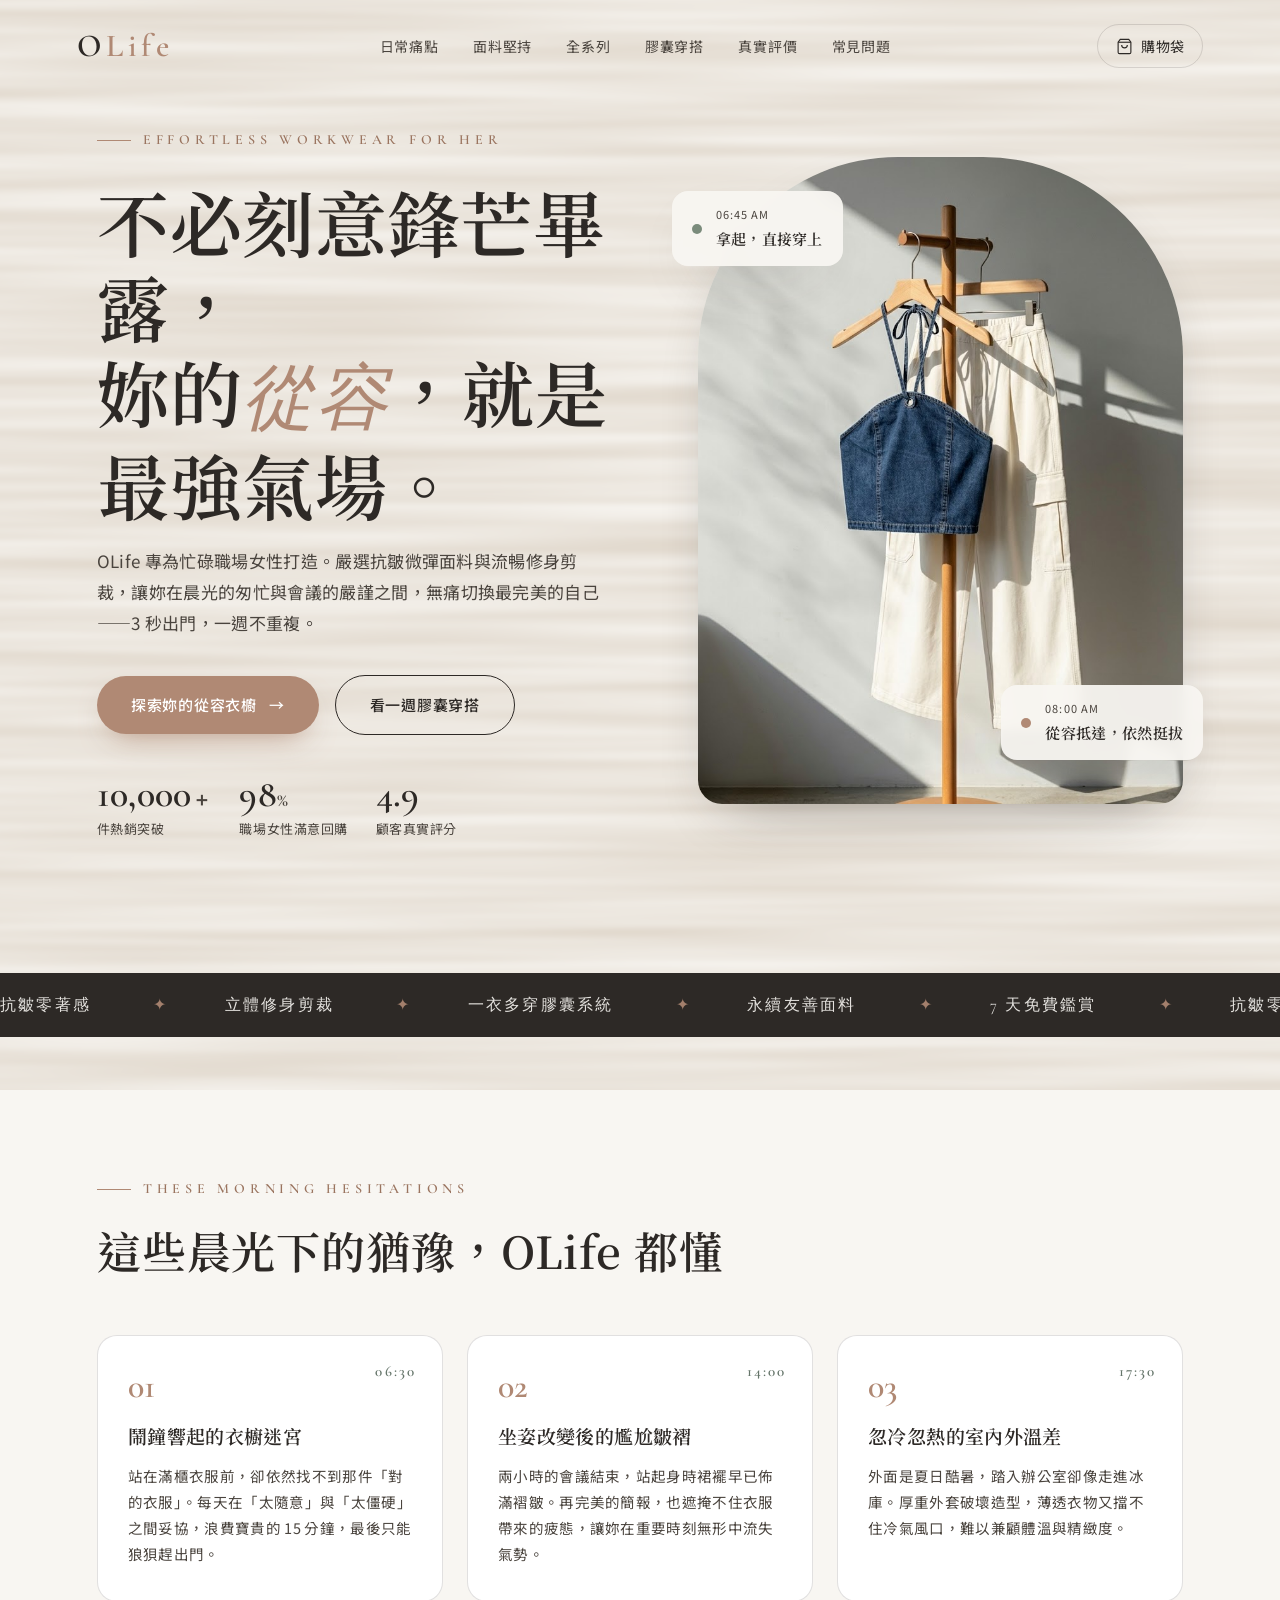
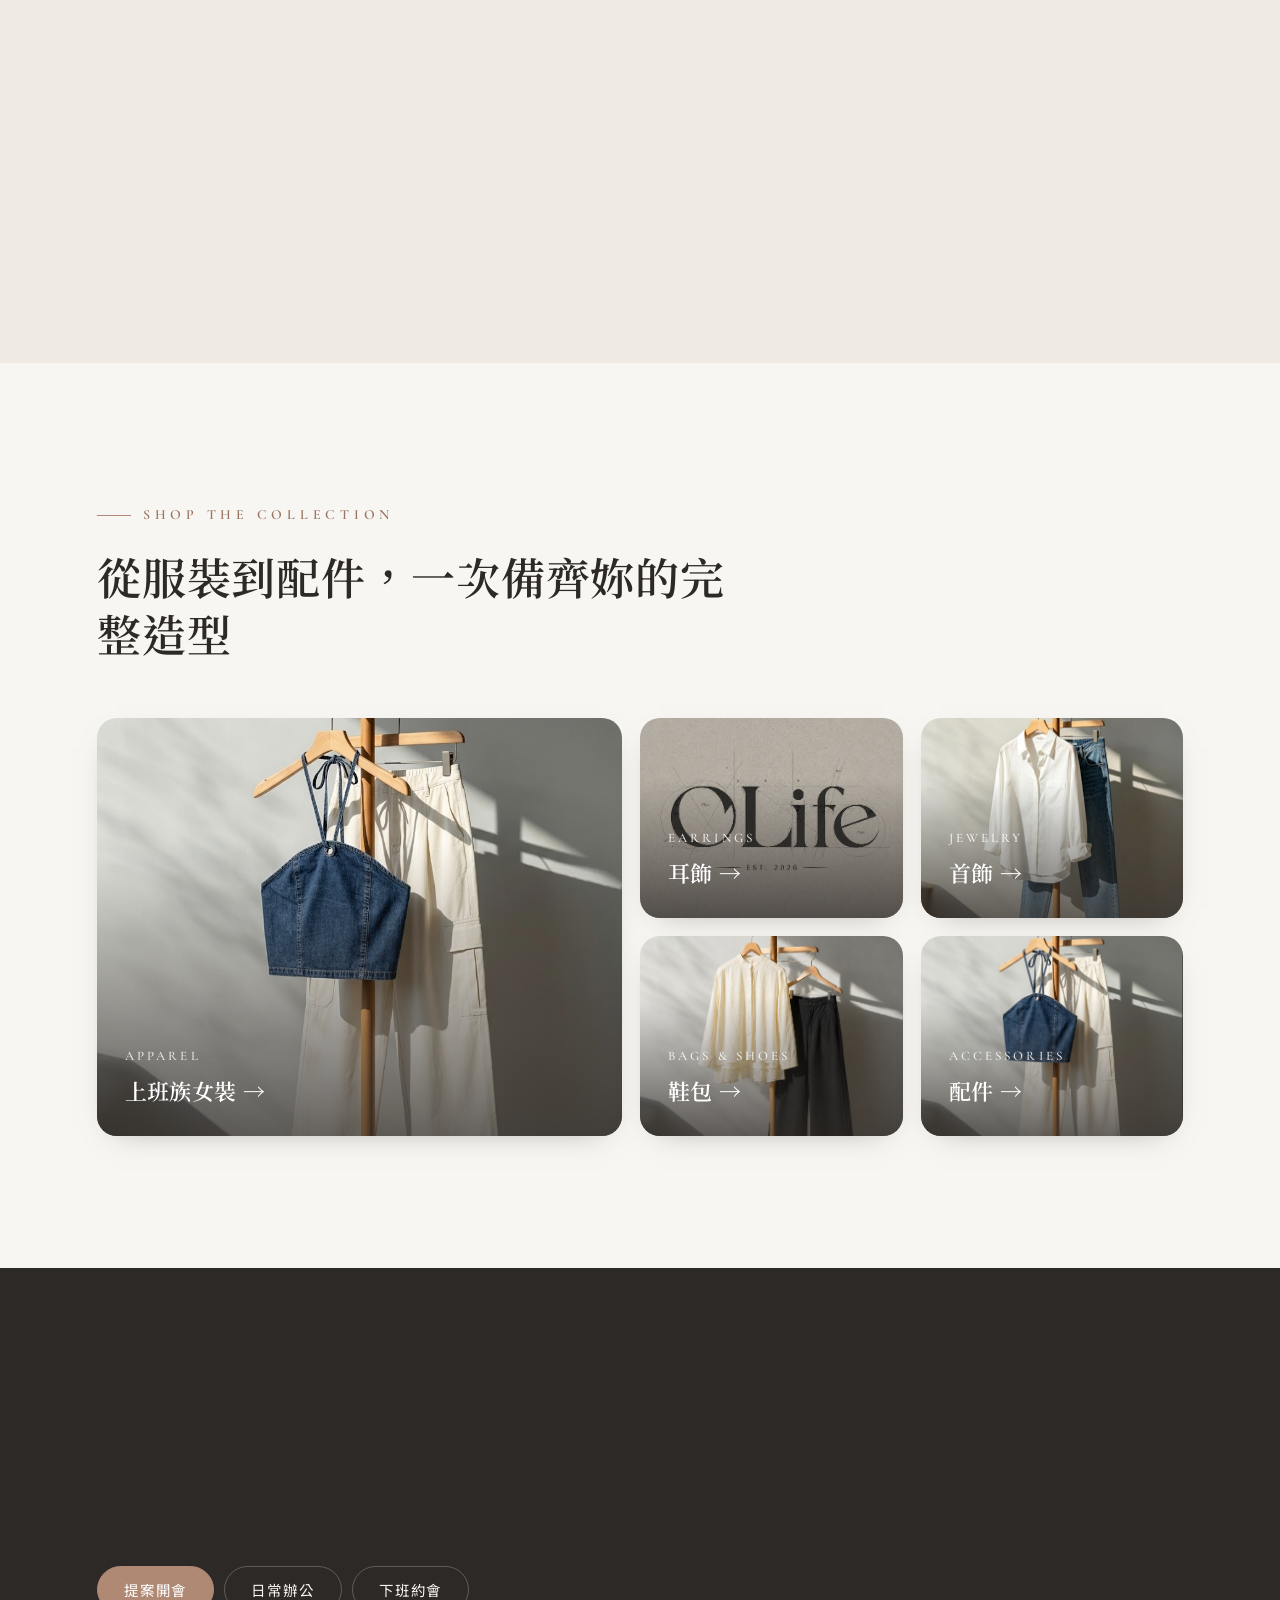
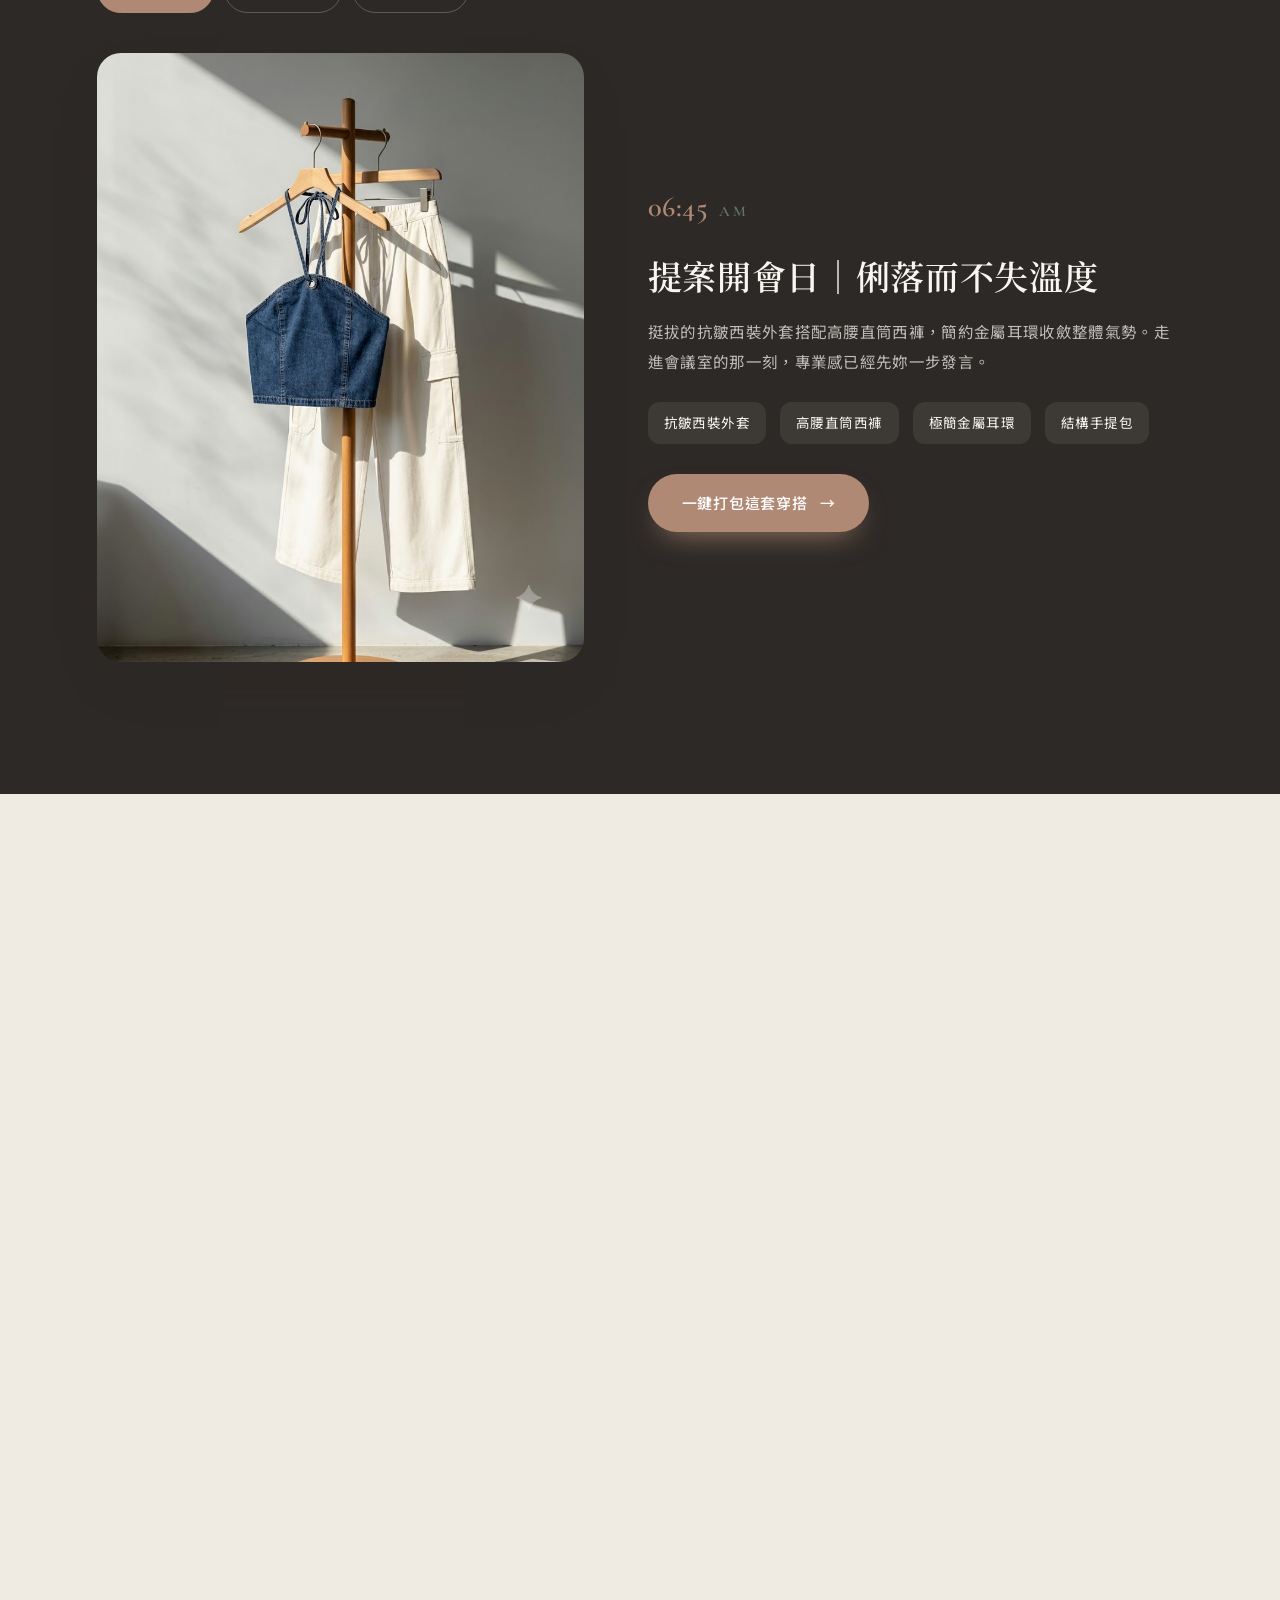
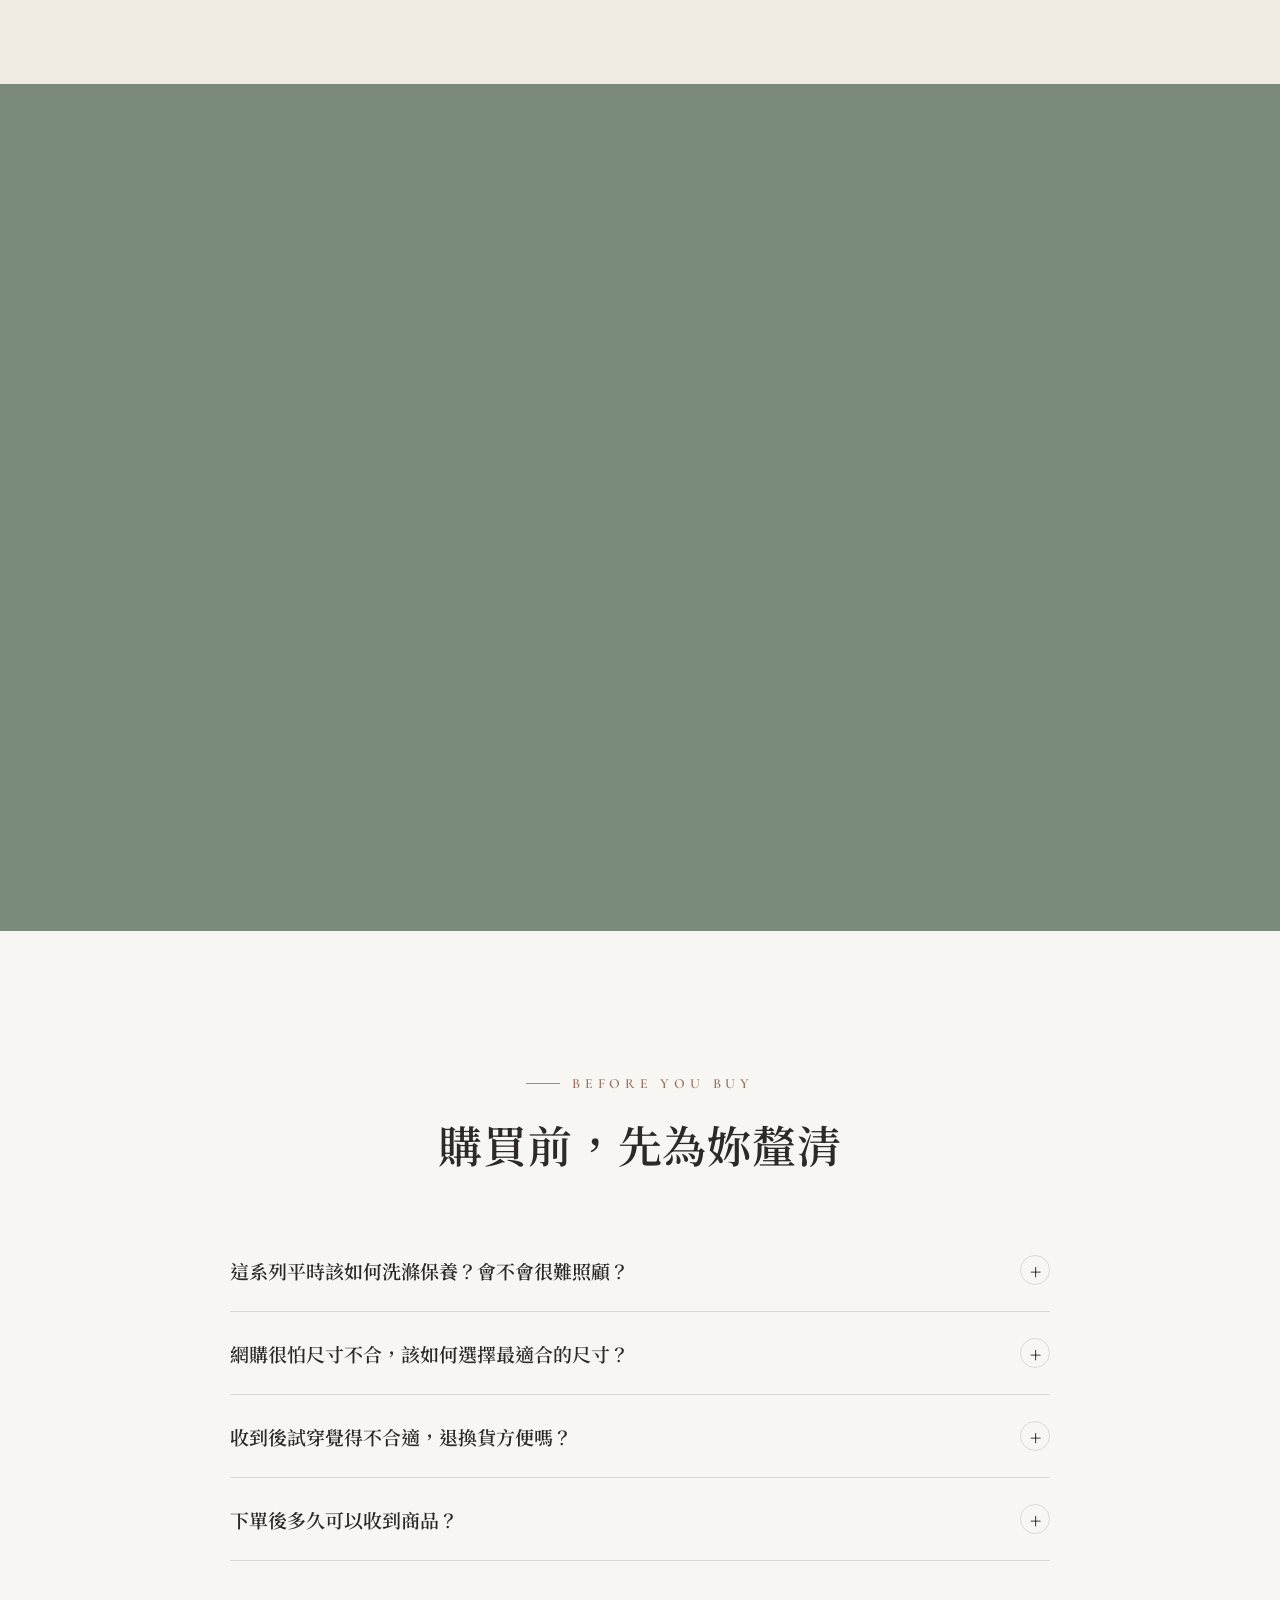
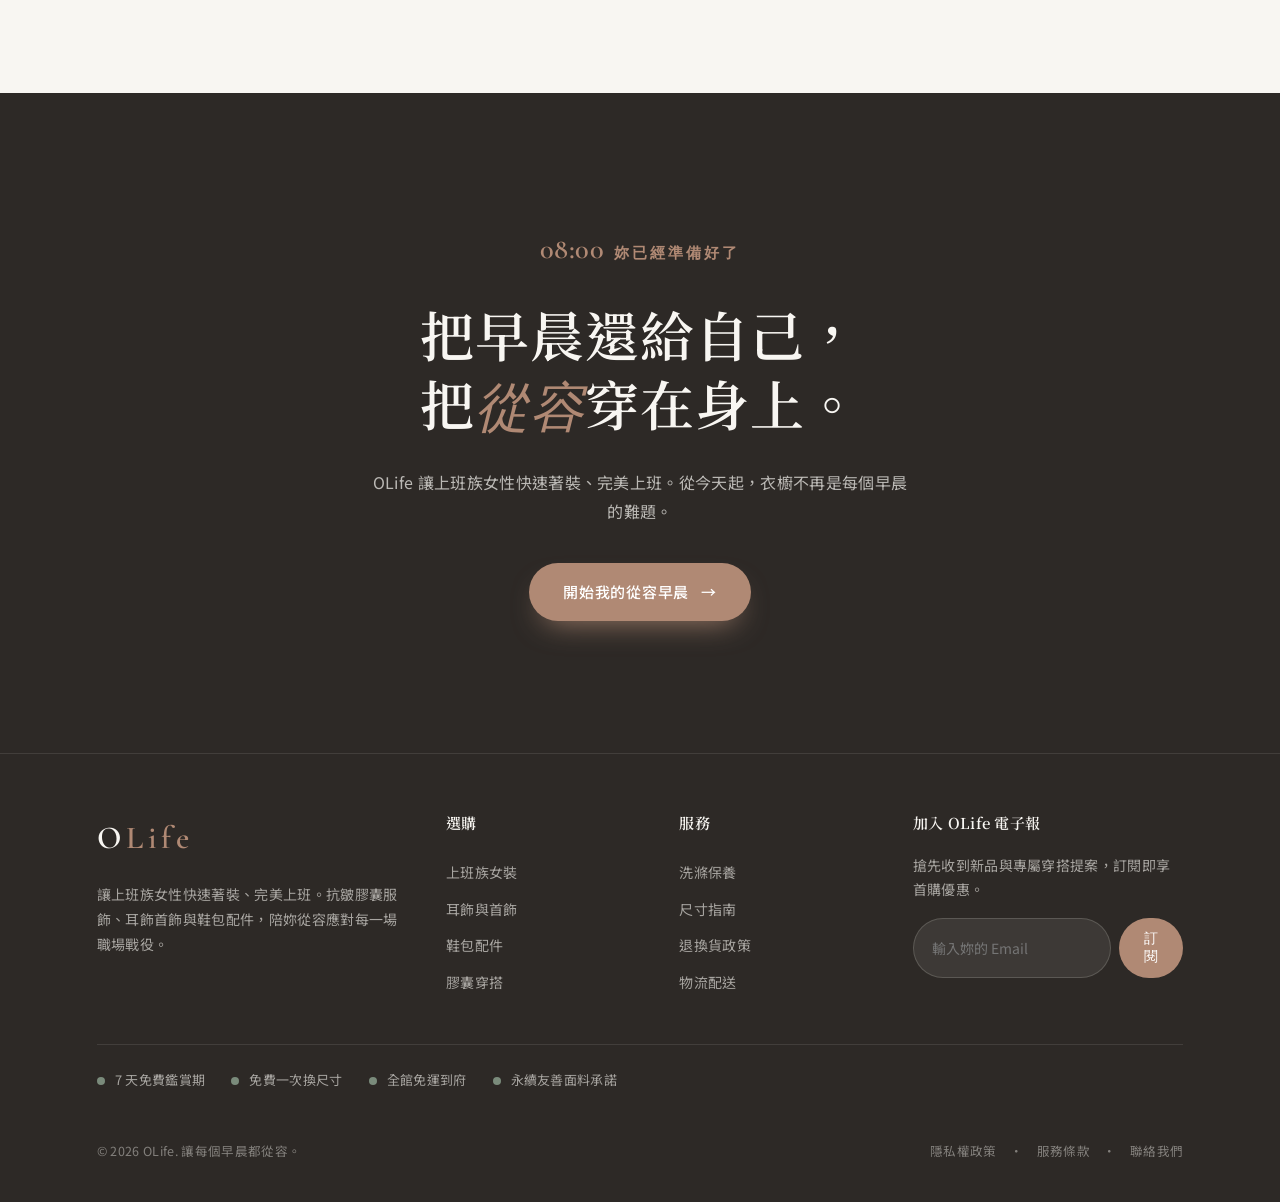
==== OLife/index.html @ 379ea0b0 "[新增 OLife 職場女裝形象網頁：和紙質感背景與 CSS/JS 拆分] 2026-08-04 14:59" ====
<!DOCTYPE html>
<html lang="zh-Hant">
<head>
<meta charset="UTF-8">
<meta name="viewport" content="width=device-width, initial-scale=1.0">
<title>OLife — 3 秒出門的職場優雅</title>
<meta name="description" content="OLife｜讓上班族女快速著裝、完美上班。抗皺膠囊服飾、耳飾首飾與鞋包配件，一週不重複，告別早起燙衣的煩躁日常。">
<link rel="preconnect" href="https://fonts.googleapis.com">
<link rel="preconnect" href="https://fonts.gstatic.com" crossorigin>
<link href="https://fonts.googleapis.com/css2?family=Cormorant+Garamond:ital,wght@0,400;0,500;0,600;1,400&family=Noto+Serif+TC:wght@400;500;600;700&family=Noto+Sans+TC:wght@300;400;500;700&display=swap" rel="stylesheet">
<link rel="stylesheet" href="css/style.css">
</head>
<body>

<!-- NAV -->
<header class="nav" id="nav">
  <a href="#top" class="logo">O<span>Life</span></a>
  <nav class="nav-links">
    <a href="#pains">日常痛點</a>
    <a href="#features">面料堅持</a>
    <a href="#cats">全系列</a>
    <a href="#capsule">膠囊穿搭</a>
    <a href="#reviews">真實評價</a>
    <a href="#faq">常見問題</a>
  </nav>
  <a href="#offer" class="nav-cart">
    <svg width="17" height="17" viewBox="0 0 24 24" fill="none" stroke="currentColor" stroke-width="1.6"><path d="M6 2 3 6v14a2 2 0 0 0 2 2h14a2 2 0 0 0 2-2V6l-3-4z"/><path d="M3 6h18"/><path d="M16 10a4 4 0 0 1-8 0"/></svg>
    購物袋
  </a>
</header>

<!-- HERO -->
<section class="hero" id="top">
  <div class="wrap hero-grid">
    <div class="hero-copy">
      <span class="eyebrow">Effortless workwear for her</span>
      <h1>不必刻意鋒芒畢露，<br>妳的<span class="accent">從容</span>，就是最強氣場。</h1>
      <p class="lead">OLife 專為忙碌職場女性打造。嚴選抗皺微彈面料與流暢修身剪裁，讓妳在晨光的匆忙與會議的嚴謹之間，無痛切換最完美的自己——3 秒出門，一週不重複。</p>
      <div class="hero-cta-row">
        <a href="#cats" class="btn btn-primary">探索妳的從容衣櫥 <span class="arrow">→</span></a>
        <a href="#capsule" class="btn btn-ghost">看一週膠囊穿搭</a>
      </div>
      <div class="hero-trust">
        <div class="stat"><b>10,000<span style="font-size:.5em">＋</span></b><span>件熱銷突破</span></div>
        <div class="stat"><b>98<span style="font-size:.5em">%</span></b><span>職場女性滿意回購</span></div>
        <div class="stat"><b>4.9</b><span>顧客真實評分</span></div>
      </div>
    </div>
    <div class="hero-visual">
      <div class="hero-frame">
        <img src="imgs/f2d609eb-f941-4c0c-8b55-85695e4a72ef.jfif" alt="OLife 職場女性晨間著裝情境">
      </div>
      <div class="hero-float top">
        <span class="dot"></span>
        <div><small>06:45 AM</small><strong>拿起，直接穿上</strong></div>
      </div>
      <div class="hero-float bottom">
        <span class="dot"></span>
        <div><small>08:00 AM</small><strong>從容抵達，依然挺拔</strong></div>
      </div>
    </div>
  </div>
</section>

<!-- MARQUEE -->
<div class="marquee">
  <div class="marquee-track">
    <span>抗皺零著感&nbsp;</span><span>立體修身剪裁&nbsp;</span><span>一衣多穿膠囊系統&nbsp;</span><span>永續友善面料&nbsp;</span><span>7 天免費鑑賞&nbsp;</span>
    <span>抗皺零著感&nbsp;</span><span>立體修身剪裁&nbsp;</span><span>一衣多穿膠囊系統&nbsp;</span><span>永續友善面料&nbsp;</span><span>7 天免費鑑賞&nbsp;</span>
  </div>
</div>

<!-- PAIN POINTS -->
<section class="pains" id="pains">
  <div class="wrap">
    <div class="section-head reveal">
      <span class="eyebrow">These morning hesitations</span>
      <h2>這些晨光下的猶豫，OLife 都懂</h2>
    </div>
    <div class="pain-grid">
      <div class="pain-card reveal" data-time="06:30">
        <div class="pain-num">01</div>
        <h3>鬧鐘響起的衣櫥迷宮</h3>
        <p>站在滿櫃衣服前，卻依然找不到那件「對的衣服」。每天在「太隨意」與「太僵硬」之間妥協，浪費寶貴的 15 分鐘，最後只能狼狽趕出門。</p>
      </div>
      <div class="pain-card reveal" data-time="14:00">
        <div class="pain-num">02</div>
        <h3>坐姿改變後的尷尬皺褶</h3>
        <p>兩小時的會議結束，站起身時裙襬早已佈滿褶皺。再完美的簡報，也遮掩不住衣服帶來的疲態，讓妳在重要時刻無形中流失氣勢。</p>
      </div>
      <div class="pain-card reveal" data-time="17:30">
        <div class="pain-num">03</div>
        <h3>忽冷忽熱的室內外溫差</h3>
        <p>外面是夏日酷暑，踏入辦公室卻像走進冰庫。厚重外套破壞造型，薄透衣物又擋不住冷氣風口，難以兼顧體溫與精緻度。</p>
      </div>
    </div>
  </div>
</section>

<!-- FEATURES -->
<section class="features" id="features">
  <div class="wrap">
    <div class="section-head reveal">
      <span class="eyebrow">Why OLife</span>
      <h2>輕柔包覆，陪妳優雅應對每一場職場戰役</h2>
    </div>

    <div class="feature-row reveal">
      <div class="feature-visual"><img src="imgs/76a6ed44-4a59-4f1d-81ca-c8554b20918f.png" alt="質感面料細節特寫"></div>
      <div class="feature-copy">
        <span class="fnum">01 — 質感面料</span>
        <h3>觸手可及的無聲奢華</h3>
        <p>嚴選高密度抗皺微彈布料，宛如第二層肌膚般親膚透氣。免去繁瑣的熨燙過程，更在每一次舉手投足間折射出低調而細緻的光澤感，讓舒適與高級感並存。</p>
        <div class="tags"><span class="tag">#真的不用燙</span><span class="tag">#親膚透氣</span><span class="tag">#低調光澤</span></div>
      </div>
    </div>

    <div class="feature-row reverse reveal">
      <div class="feature-visual"><img src="imgs/1f22f6a1-baab-4f95-b459-1485305f5506.png" alt="立體修身剪裁展示"></div>
      <div class="feature-copy">
        <span class="fnum">02 — 修身剪裁</span>
        <h3>懂妳曲線的專屬雕塑</h3>
        <p>摒棄死板僵硬的套裝框架，以立體剪裁順應女性自然身形。巧妙修飾線條、拉長視覺比例，不壓迫、不緊繃，讓妳展現專業挺拔的同時，依然保有自由呼吸的空間。</p>
        <div class="tags"><span class="tag">#顯瘦修飾</span><span class="tag">#自由呼吸</span><span class="tag">#立體剪裁</span></div>
      </div>
    </div>

    <div class="feature-row reveal">
      <div class="feature-visual"><img src="imgs/a8ae7e19-98da-4f1e-bee9-ad384b5a146b.png" alt="一衣多穿膠囊系統"></div>
      <div class="feature-copy">
        <span class="fnum">03 — 一衣多穿</span>
        <h3>無縫切換的靈魂單品</h3>
        <p>極簡而不簡單的細節巧思。卸下腰帶，是俐落的日常 Working Look；點綴 OLife 耳飾與首飾，便能優雅出席晚宴。一件好衣服，陪妳從早晨的提案，一路優雅游走至夜晚的私人聚會。</p>
        <div class="tags"><span class="tag">#膠囊穿搭</span><span class="tag">#日夜通用</span><span class="tag">#配件加分</span></div>
      </div>
    </div>
  </div>
</section>

<!-- CATEGORIES -->
<section class="cats" id="cats">
  <div class="wrap">
    <div class="section-head reveal">
      <span class="eyebrow">Shop the collection</span>
      <h2>從服裝到配件，一次備齊妳的完整造型</h2>
    </div>
    <div class="cat-grid">
      <a href="#offer" class="cat big reveal">
        <img src="imgs/f2d609eb-f941-4c0c-8b55-85695e4a72ef.jfif" alt="上班族女裝系列">
        <div class="cat-label"><span class="en">APPAREL</span><strong>上班族女裝 →</strong></div>
      </a>
      <a href="#offer" class="cat reveal">
        <img src="imgs/76a6ed44-4a59-4f1d-81ca-c8554b20918f.png" alt="耳飾系列">
        <div class="cat-label"><span class="en">EARRINGS</span><strong>耳飾 →</strong></div>
      </a>
      <a href="#offer" class="cat reveal">
        <img src="imgs/1f22f6a1-baab-4f95-b459-1485305f5506.png" alt="首飾系列">
        <div class="cat-label"><span class="en">JEWELRY</span><strong>首飾 →</strong></div>
      </a>
      <a href="#offer" class="cat reveal">
        <img src="imgs/a8ae7e19-98da-4f1e-bee9-ad384b5a146b.png" alt="鞋包系列">
        <div class="cat-label"><span class="en">BAGS & SHOES</span><strong>鞋包 →</strong></div>
      </a>
      <a href="#offer" class="cat reveal">
        <img src="imgs/Snipaste_2026-08-04_11-51-13.png" alt="配件系列">
        <div class="cat-label"><span class="en">ACCESSORIES</span><strong>配件 →</strong></div>
      </a>
    </div>
  </div>
</section>

<!-- CAPSULE -->
<section class="capsule" id="capsule">
  <div class="wrap">
    <div class="section-head reveal">
      <span class="eyebrow">Capsule wardrobe</span>
      <h2>一套膠囊，切換妳的一整天</h2>
    </div>
    <div class="tabs">
      <button class="tab active" data-scene="0">提案開會</button>
      <button class="tab" data-scene="1">日常辦公</button>
      <button class="tab" data-scene="2">下班約會</button>
    </div>
    <div class="capsule-panel" id="capsulePanel"></div>
  </div>
</section>

<!-- REVIEWS -->
<section class="reviews" id="reviews">
  <div class="wrap">
    <div class="review-top reveal">
      <div class="section-head" style="margin-bottom:0">
        <span class="eyebrow">Real voices</span>
        <h2>她們，也在這裡找到<br>屬於自己的職場步調</h2>
      </div>
      <div class="rating-badge">
        <div class="stars">★★★★★</div>
        <b>4.9<span style="font-size:.5em;color:var(--charcoal-soft)"> / 5.0</span></b>
        <span>來自 850＋ 位職場女性的真實好評</span>
      </div>
    </div>
    <div class="keyword-row reveal">
      <span class="kw"># 真的不用燙</span><span class="kw"># 顯瘦修飾</span><span class="kw"># 舒適不開裂</span><span class="kw"># 出貨超快</span><span class="kw"># 冷氣房友善</span>
    </div>
    <div class="review-grid">
      <div class="review-card reveal">
        <div class="quote">「這不只是衣服，更是我的時間救星。」</div>
        <p class="body">以前每天早晨光是想「今天開會要穿什麼」就心累。自從換上這系列的襯衫和西褲，真的省下太多時間！布料極度抗皺，出差放行李箱拿出來直接穿，依然挺拔有型。</p>
        <div class="who"><div class="avatar">張</div><div><strong>張小姐</strong><small>科技業 Senior PM</small></div></div>
      </div>
      <div class="review-card reveal">
        <div class="quote">「剪裁非常神奇，氣場自然而然就出來了。」</div>
        <p class="body">對於管理層來說，服裝不能太浮誇，但絕對不能沒質感。這家的剪裁包容度很高，卻又能把腰線修飾得非常好。最棒的是在冷氣房裡透氣又禦寒，穿一整天都沒有負擔感。</p>
        <div class="who"><div class="avatar">林</div><div><strong>林小姐</strong><small>外商行銷總監</small></div></div>
      </div>
      <div class="review-card reveal">
        <div class="quote">「親和力與專業感的完美平衡。」</div>
        <p class="body">HR 常常需要給人親切卻又不失專業的印象。這家的色彩調配得非常柔和高級，既有溫柔的親切感，又有俐落的結構感。下班直接去約會也完全不違和！</p>
        <div class="who"><div class="avatar">陳</div><div><strong>陳小姐</strong><small>金融業 HRBP</small></div></div>
      </div>
    </div>
  </div>
</section>

<!-- OFFER -->
<section class="offer" id="offer">
  <div class="wrap offer-inner">
    <div class="reveal">
      <span class="eyebrow">Limited bundle</span>
      <h2>一週膠囊穿搭組，<br>划算入手妳的從容衣櫥</h2>
      <p class="sub">3 件抗皺膠囊主力單品，自由組合出一週不重複的完整造型。現在下單再享免運與專屬質感衣架，本期現貨有限，售完即轉預購。</p>
      <div class="countdown" id="countdown">
        <div class="box"><b id="cd-h">05</b><span>時</span></div>
        <div class="colon">:</div>
        <div class="box"><b id="cd-m">23</b><span>分</span></div>
        <div class="colon">:</div>
        <div class="box"><b id="cd-s">47</b><span>秒</span></div>
      </div>
      <p class="offer-note">本期現貨僅剩 12 組，售完轉為預購。</p>
    </div>
    <div class="offer-card reveal">
      <span class="tag">熱銷主打 · 最超值</span>
      <h3>一週膠囊穿搭組（3 件）</h3>
      <div class="price"><b>NT$ 2,980</b><s>NT$ 3,510</s></div>
      <ul>
        <li>3 件抗皺膠囊主力單品，任選搭配</li>
        <li>全館免運配送到府</li>
        <li>贈送 OLife 專屬質感衣架</li>
        <li>7 天免費鑑賞期，免費一次換尺寸</li>
        <li>現貨 24 小時內快速出貨</li>
      </ul>
      <a href="#" class="btn btn-primary">立即搶購這組穿搭 <span class="arrow">→</span></a>
    </div>
  </div>
</section>

<!-- FAQ -->
<section class="faq" id="faq">
  <div class="wrap">
    <div class="section-head reveal" style="margin-inline:auto;text-align:center">
      <span class="eyebrow">Before you buy</span>
      <h2>購買前，先為妳釐清</h2>
    </div>
    <div class="faq-list">
      <div class="faq-item">
        <button class="faq-q">這系列平時該如何洗滌保養？會不會很難照顧？<span class="ico">+</span></button>
        <div class="faq-a"><p>全系列皆採用 Easy-Care 易照護技術。絕大多數款式支援放入洗衣袋後機洗（建議弱速柔洗），洗後自然晾乾即可恢復平整，採用特殊記憶纖維，機洗完全不變形，無須耗時熨燙，讓妳優雅省心。</p></div>
      </div>
      <div class="faq-item">
        <button class="faq-q">網購很怕尺寸不合，該如何選擇最適合的尺寸？<span class="ico">+</span></button>
        <div class="faq-a"><p>每款商品頁皆提供「微米級實測尺寸表」與「多元身形試穿報告」（包含身高、體重、骨架類型）。若妳仍不確定，歡迎點擊頁面客服諮詢，將有專屬穿搭顧問為妳評估最適尺碼。</p></div>
      </div>
      <div class="faq-item">
        <button class="faq-q">收到後試穿覺得不合適，退換貨方便嗎？<span class="ico">+</span></button>
        <div class="faq-a"><p>請放心！我們提供 7 天免費鑑賞期與免費到府收送退換貨服務。只需在官網一鍵申請，物流便會主動聯絡取件，讓妳在最放鬆的居家環境中試穿，直到找到最完美貼合的感覺。</p></div>
      </div>
      <div class="faq-item">
        <button class="faq-q">下單後多久可以收到商品？<span class="ico">+</span></button>
        <div class="faq-a"><p>現貨商品於 24 小時內出貨，約 2 天抵達。若為預購品項，商品頁將標註預計到貨時間，出貨後亦會以簡訊與 Email 通知妳追蹤物流。</p></div>
      </div>
    </div>
  </div>
</section>

<!-- FINAL CTA -->
<section class="final">
  <div class="wrap">
    <span class="clock-tag"><b>08:00</b> 妳已經準備好了</span>
    <h2>把早晨還給自己，<br>把<em>從容</em>穿在身上。</h2>
    <p>OLife 讓上班族女性快速著裝、完美上班。從今天起，衣櫥不再是每個早晨的難題。</p>
    <a href="#offer" class="btn btn-primary">開始我的從容早晨 <span class="arrow">→</span></a>
  </div>
</section>

<!-- FOOTER -->
<footer>
  <div class="wrap">
    <div class="foot-grid">
      <div class="foot-brand">
        <a href="#top" class="logo">O<span>Life</span></a>
        <p>讓上班族女性快速著裝、完美上班。抗皺膠囊服飾、耳飾首飾與鞋包配件，陪妳從容應對每一場職場戰役。</p>
      </div>
      <div class="foot-col">
        <h4>選購</h4>
        <a href="#cats">上班族女裝</a>
        <a href="#cats">耳飾與首飾</a>
        <a href="#cats">鞋包配件</a>
        <a href="#capsule">膠囊穿搭</a>
      </div>
      <div class="foot-col">
        <h4>服務</h4>
        <a href="#faq">洗滌保養</a>
        <a href="#faq">尺寸指南</a>
        <a href="#faq">退換貨政策</a>
        <a href="#faq">物流配送</a>
      </div>
      <div class="foot-col foot-news">
        <h4>加入 OLife 電子報</h4>
        <p>搶先收到新品與專屬穿搭提案，訂閱即享首購優惠。</p>
        <div class="foot-form">
          <input type="email" placeholder="輸入妳的 Email" aria-label="電子報訂閱信箱">
          <button type="button">訂閱</button>
        </div>
      </div>
    </div>
    <div class="foot-badges">
      <div class="b"><span class="dot"></span>7 天免費鑑賞期</div>
      <div class="b"><span class="dot"></span>免費一次換尺寸</div>
      <div class="b"><span class="dot"></span>全館免運到府</div>
      <div class="b"><span class="dot"></span>永續友善面料承諾</div>
    </div>
    <div class="foot-bottom">
      <span>© 2026 OLife. 讓每個早晨都從容。</span>
      <span>隱私權政策　·　服務條款　·　聯絡我們</span>
    </div>
  </div>
</footer>

<!-- STICKY MOBILE BAR -->
<div class="sticky-bar" id="stickyBar">
  <div class="info">
    <small>一週膠囊穿搭組</small>
    <strong><span class="en">NT$ 2,980</span></strong>
  </div>
  <a href="#offer" class="btn btn-primary">立即搶購 →</a>
</div>

<script src="js/script.js"></script>
</body>
</html>
---- OLife/css/style.css ----
:root{
    --alabaster:#F8F6F2;   /* 柔暖雪松白 主背景 60% */
    --alabaster-deep:#EFEAE2;
    --charcoal:#2D2926;    /* 沉靜深炭灰 文字 30% */
    --charcoal-soft:#4A443E;
    --latte:#B08974;       /* 溫潤拿鐵棕 主 CTA 點綴 10% */
    --latte-deep:#9A745F;
    --sage:#7A8B7B;        /* 莫蘭迪鼠尾草綠 次點綴 */
    --sage-deep:#65756A;
    --line:rgba(45,41,38,.14);
    --shadow:0 24px 60px -30px rgba(45,41,38,.45);
    --serif-en:'Cormorant Garamond',serif;
    --serif-tc:'Noto Serif TC',serif;
    --sans:'Noto Sans TC',system-ui,sans-serif;
    --pad:clamp(24px,6vw,120px);

    /* ── 和紙質感：纖維紋理（單一背景，viewport 固定避免分區接縫） ── */
    --washi-fiber-light: url("data:image/svg+xml,%3Csvg xmlns='http://www.w3.org/2000/svg' width='220' height='220'%3E%3Cfilter id='f'%3E%3CfeTurbulence type='fractalNoise' baseFrequency='0.012 0.32' numOctaves='2' seed='11' stitchTiles='stitch' result='t'/%3E%3CfeColorMatrix in='t' type='matrix' values='0 0 0 0 0.55  0 0 0 0 0.45  0 0 0 0 0.34  0 0 0 0.5 0'/%3E%3C/filter%3E%3Crect width='100%25' height='100%25' filter='url(%23f)'/%3E%3C/svg%3E");
    --washi-fiber-dark: url("data:image/svg+xml,%3Csvg xmlns='http://www.w3.org/2000/svg' width='220' height='220'%3E%3Cfilter id='f'%3E%3CfeTurbulence type='fractalNoise' baseFrequency='0.012 0.32' numOctaves='2' seed='11' stitchTiles='stitch' result='t'/%3E%3CfeColorMatrix in='t' type='matrix' values='0 0 0 0 1  0 0 0 0 1  0 0 0 0 1  0 0 0 0.12 0'/%3E%3C/filter%3E%3Crect width='100%25' height='100%25' filter='url(%23f)'/%3E%3C/svg%3E");
  }

  *{margin:0;padding:0;box-sizing:border-box}
  html{scroll-behavior:smooth}
  body{
    font-family:var(--sans);
    background-color:var(--alabaster);
    background-image:var(--washi-fiber-light);
    background-size:cover;
    background-position:center;
    background-repeat:no-repeat;
    background-attachment:fixed;
    color:var(--charcoal);
    line-height:1.75;
    font-weight:400;
    letter-spacing:.02em;
    -webkit-font-smoothing:antialiased;
    overflow-x:hidden;
  }
  @media (prefers-reduced-motion:reduce){
    html{scroll-behavior:auto}
    *{animation:none!important;transition:none!important}
  }

  h1,h2,h3{font-family:var(--serif-tc);font-weight:600;letter-spacing:.02em;line-height:1.35}
  .en{font-family:var(--serif-en);font-weight:500}
  .eyebrow{
    font-family:var(--serif-en);
    font-size:clamp(12px,1.4vw,14px);
    letter-spacing:.34em;
    text-transform:uppercase;
    color:var(--latte-deep);
    display:inline-flex;
    align-items:center;
    gap:12px;
    font-weight:600;
  }
  .eyebrow::before{content:"";width:34px;height:1px;background:var(--latte)}

  .wrap{max-width:1240px;margin:0 auto;padding-inline:var(--pad)}
  section{padding-block:clamp(72px,11vw,132px)}

  /* ── 晨間時間刻度：全站簽名元素 ── */
  .clock-tag{
    font-family:var(--serif-en);
    font-size:clamp(13px,1.5vw,15px);
    letter-spacing:.2em;
    color:var(--sage-deep);
    font-weight:600;
    display:inline-flex;
    align-items:baseline;
    gap:10px;
  }
  .clock-tag b{
    font-family:var(--serif-en);
    font-size:1.9em;
    font-weight:600;
    color:var(--latte);
    letter-spacing:.02em;
  }

  /* ── Nav ── */
  header.nav{
    position:fixed;top:0;left:0;right:0;z-index:60;
    display:flex;align-items:center;justify-content:space-between;
    padding:18px var(--pad);
    transition:background .4s ease,padding .4s ease,box-shadow .4s ease;
  }
  header.nav.scrolled{
    background:rgba(248,246,242,.9);
    backdrop-filter:blur(14px);
    padding-block:12px;
    box-shadow:0 1px 0 var(--line);
  }
  .logo{
    font-family:var(--serif-en);
    font-size:clamp(26px,3vw,32px);
    font-weight:600;
    letter-spacing:.14em;
    color:var(--charcoal);
    text-decoration:none;
  }
  .logo span{color:var(--latte)}
  .nav-links{display:flex;gap:34px;align-items:center}
  .nav-links a{
    text-decoration:none;color:var(--charcoal-soft);
    font-size:14px;letter-spacing:.06em;position:relative;
  }
  .nav-links a::after{
    content:"";position:absolute;left:0;bottom:-5px;width:0;height:1px;
    background:var(--latte);transition:width .3s ease;
  }
  .nav-links a:hover::after{width:100%}
  .nav-cart{
    display:flex;align-items:center;gap:8px;
    color:var(--charcoal);text-decoration:none;font-size:14px;
    border:1px solid var(--line);border-radius:100px;
    padding:9px 18px;transition:all .3s ease;
  }
  .nav-cart:hover{background:var(--charcoal);color:var(--alabaster);border-color:var(--charcoal)}
  @media(max-width:820px){.nav-links{display:none}}

  /* ── Buttons ── */
  .btn{
    display:inline-flex;align-items:center;gap:12px;
    font-family:var(--sans);font-size:15px;font-weight:500;letter-spacing:.05em;
    padding:16px 34px;border-radius:100px;border:none;cursor:pointer;
    text-decoration:none;transition:transform .3s ease,box-shadow .3s ease,background .3s ease;
  }
  .btn-primary{background:var(--latte);color:#fff;box-shadow:0 14px 30px -14px rgba(176,137,116,.9)}
  .btn-primary:hover{transform:translateY(-2px) scale(1.02);background:var(--latte-deep)}
  .btn-ghost{background:transparent;color:var(--charcoal);border:1px solid var(--charcoal)}
  .btn-ghost:hover{background:var(--charcoal);color:var(--alabaster)}
  .btn .arrow{transition:transform .3s ease}
  .btn:hover .arrow{transform:translateX(4px)}

  /* ── HERO ── */
  .hero{position:relative;min-height:100vh;display:flex;align-items:center;padding-top:120px;overflow:hidden}
  .hero-grid{
    display:grid;grid-template-columns:1.05fr .95fr;gap:clamp(30px,5vw,70px);
    align-items:center;width:100%;
  }
  .hero-copy .eyebrow{margin-bottom:26px}
  .hero h1{
    font-size:clamp(38px,6.6vw,72px);
    line-height:1.18;
    letter-spacing:.01em;
    margin-bottom:18px;
  }
  .hero h1 .accent{color:var(--latte);font-style:italic;font-family:var(--serif-en);font-weight:500;letter-spacing:.02em}
  .hero .lead{
    font-size:clamp(15px,1.7vw,17px);
    color:var(--charcoal-soft);
    max-width:30em;margin-bottom:36px;line-height:1.85;
  }
  .hero-cta-row{display:flex;gap:16px;flex-wrap:wrap;align-items:center;margin-bottom:40px}
  .hero-trust{display:flex;gap:28px;flex-wrap:wrap}
  .hero-trust .stat b{
    font-family:var(--serif-en);font-size:clamp(28px,3.4vw,38px);
    font-weight:600;color:var(--charcoal);display:block;line-height:1;
  }
  .hero-trust .stat span{font-size:13px;color:var(--charcoal-soft);letter-spacing:.04em}

  /* Hero visual: 晨間著裝時序卡 */
  .hero-visual{position:relative}
  .hero-frame{
    position:relative;border-radius:200px 200px 24px 24px;overflow:hidden;
    aspect-ratio:3/4;box-shadow:var(--shadow);background:var(--alabaster-deep);
  }
  .hero-frame img{width:100%;height:100%;object-fit:cover;display:block}
  .hero-float{
    position:absolute;background:rgba(248,246,242,.94);backdrop-filter:blur(6px);
    border-radius:16px;padding:14px 20px;box-shadow:var(--shadow);
    display:flex;align-items:center;gap:14px;
  }
  .hero-float.top{top:34px;left:-26px;animation:float 6s ease-in-out infinite}
  .hero-float.bottom{bottom:44px;right:-20px;animation:float 6s ease-in-out infinite .8s}
  .hero-float .dot{width:10px;height:10px;border-radius:50%;flex:none}
  .hero-float.top .dot{background:var(--sage)}
  .hero-float.bottom .dot{background:var(--latte)}
  .hero-float small{display:block;font-size:11px;color:var(--charcoal-soft);letter-spacing:.1em}
  .hero-float strong{font-family:var(--serif-tc);font-size:15px;font-weight:600}
  @keyframes float{0%,100%{transform:translateY(0)}50%{transform:translateY(-12px)}}
  @media(max-width:860px){
    .hero-grid{grid-template-columns:1fr;gap:48px}
    .hero-visual{max-width:420px;margin:0 auto;width:100%}
    .hero-float.top{left:0}
    .hero-float.bottom{right:0}
  }

  /* ── 品牌承諾 條帶 ── */
  .marquee{background:var(--charcoal);color:var(--alabaster);overflow:hidden;padding-block:0}
  .marquee-track{display:flex;gap:56px;white-space:nowrap;padding-block:18px;animation:scroll 26s linear infinite}
  .marquee-track span{
    font-family:var(--serif-en);font-size:16px;letter-spacing:.14em;
    display:inline-flex;align-items:center;gap:56px;color:var(--alabaster);opacity:.9;
  }
  .marquee-track span::after{content:"✦";color:var(--latte)}
  @keyframes scroll{to{transform:translateX(-50%)}}

  /* ── 痛點 ── */
  .pains{
    background-color:var(--alabaster);
    background-image:var(--washi-fiber-light);
    background-size:cover;
    background-position:center;
    background-repeat:no-repeat;
    background-attachment:fixed;
  }
  .section-head{max-width:640px;margin-bottom:56px}
  .section-head .eyebrow{margin-bottom:20px}
  .section-head h2{font-size:clamp(28px,4.2vw,44px);line-height:1.3}
  .pain-grid{display:grid;grid-template-columns:repeat(3,1fr);gap:24px}
  .pain-card{
    background:#fff;border:1px solid var(--line);border-radius:20px;
    padding:34px 30px;transition:transform .35s ease,box-shadow .35s ease;
    position:relative;overflow:hidden;
  }
  .pain-card::before{
    content:attr(data-time);position:absolute;top:22px;right:26px;
    font-family:var(--serif-en);font-size:15px;letter-spacing:.14em;color:var(--sage-deep);font-weight:600;
  }
  .pain-card:hover{transform:translateY(-6px);box-shadow:var(--shadow)}
  .pain-num{font-family:var(--serif-en);font-size:34px;color:var(--latte);font-weight:600;line-height:1;margin-bottom:18px}
  .pain-card h3{font-size:19px;margin-bottom:12px;line-height:1.5}
  .pain-card p{font-size:14.5px;color:var(--charcoal-soft);line-height:1.8}
  @media(max-width:860px){.pain-grid{grid-template-columns:1fr}}

  /* ── 核心賣點 ── */
  .features{
    background-color:var(--alabaster-deep);
    background-image:var(--washi-fiber-light);
    background-size:cover;
    background-position:center;
    background-repeat:no-repeat;
    background-attachment:fixed;
  }
  .feature-row{
    display:grid;grid-template-columns:1fr 1fr;gap:clamp(30px,5vw,72px);
    align-items:center;margin-bottom:clamp(56px,8vw,96px);
  }
  .feature-row:last-child{margin-bottom:0}
  .feature-row.reverse .feature-visual{order:2}
  .feature-visual{
    border-radius:24px;overflow:hidden;aspect-ratio:4/3;box-shadow:var(--shadow);
    background:var(--alabaster);position:relative;
  }
  .feature-visual img{width:100%;height:100%;object-fit:cover;display:block;transition:transform .8s ease}
  .feature-visual:hover img{transform:scale(1.05)}
  .feature-copy .fnum{
    font-family:var(--serif-en);font-size:15px;letter-spacing:.2em;color:var(--latte-deep);
    font-weight:600;margin-bottom:16px;display:block;
  }
  .feature-copy h3{font-size:clamp(23px,3vw,32px);margin-bottom:16px;line-height:1.4}
  .feature-copy p{font-size:15.5px;color:var(--charcoal-soft);line-height:1.9;margin-bottom:22px}
  .feature-copy .tags{display:flex;gap:10px;flex-wrap:wrap}
  .feature-copy .tag{
    font-size:13px;letter-spacing:.04em;padding:7px 15px;border-radius:100px;
    background:rgba(122,139,123,.16);color:var(--sage-deep);font-weight:500;
  }
  @media(max-width:820px){
    .feature-row,.feature-row.reverse{grid-template-columns:1fr;gap:28px}
    .feature-row.reverse .feature-visual{order:0}
  }

  /* ── 產品分類 ── */
  .cats{
    background-color:var(--alabaster);
    background-image:var(--washi-fiber-light);
    background-size:cover;
    background-position:center;
    background-repeat:no-repeat;
    background-attachment:fixed;
  }
  .cat-grid{display:grid;grid-template-columns:2fr 1fr 1fr;grid-template-rows:1fr 1fr;gap:18px;margin-top:52px}
  .cat{
    position:relative;border-radius:20px;overflow:hidden;min-height:200px;
    display:flex;align-items:flex-end;text-decoration:none;
    box-shadow:0 10px 30px -20px rgba(45,41,38,.5);
  }
  .cat img{position:absolute;inset:0;width:100%;height:100%;object-fit:cover;transition:transform .7s ease}
  .cat::after{content:"";position:absolute;inset:0;background:linear-gradient(180deg,transparent 30%,rgba(45,41,38,.72))}
  .cat:hover img{transform:scale(1.06)}
  .cat-label{position:relative;z-index:2;padding:26px 28px;color:#fff}
  .cat-label .en{display:block;font-size:13px;letter-spacing:.24em;opacity:.85;margin-bottom:4px}
  .cat-label strong{font-family:var(--serif-tc);font-size:22px;font-weight:600;display:flex;align-items:center;gap:8px}
  .cat.big{grid-row:span 2}
  @media(max-width:820px){
    .cat-grid{grid-template-columns:1fr 1fr;grid-template-rows:none}
    .cat.big{grid-row:span 2}
  }
  @media(max-width:520px){.cat-grid{grid-template-columns:1fr}.cat.big{grid-row:auto}}

  /* ── 膠囊穿搭 情境切換 ── */
  .capsule{
    background-color:var(--charcoal);color:var(--alabaster);
    background-image:var(--washi-fiber-dark);
    background-size:cover;
    background-position:center;
    background-repeat:no-repeat;
    background-attachment:fixed;
  }
  .capsule .section-head h2{color:var(--alabaster)}
  .capsule .eyebrow{color:var(--latte)}
  .capsule .eyebrow::before{background:var(--latte)}
  .tabs{display:flex;gap:10px;flex-wrap:wrap;margin-bottom:40px}
  .tab{
    font-family:var(--sans);font-size:14.5px;letter-spacing:.06em;
    padding:12px 26px;border-radius:100px;border:1px solid rgba(248,246,242,.24);
    background:transparent;color:var(--alabaster);cursor:pointer;transition:all .3s ease;
  }
  .tab.active{background:var(--latte);border-color:var(--latte);color:#fff}
  .tab:hover:not(.active){border-color:var(--latte)}
  .capsule-panel{display:grid;grid-template-columns:1fr 1.1fr;gap:clamp(30px,5vw,64px);align-items:center}
  .capsule-img{border-radius:24px;overflow:hidden;aspect-ratio:4/5;box-shadow:var(--shadow)}
  .capsule-img img{width:100%;height:100%;object-fit:cover;display:block}
  .capsule-detail .clock-tag{margin-bottom:20px}
  .capsule-detail h3{font-size:clamp(24px,3.4vw,34px);color:var(--alabaster);margin-bottom:18px}
  .capsule-detail p{color:rgba(248,246,242,.72);font-size:15.5px;line-height:1.9;margin-bottom:26px;max-width:34em}
  .capsule-items{display:flex;gap:14px;flex-wrap:wrap;margin-bottom:30px}
  .capsule-items .item{
    font-size:13.5px;letter-spacing:.03em;padding:9px 16px;border-radius:12px;
    background:rgba(248,246,242,.08);color:var(--alabaster);
  }
  .fade-in-panel{animation:fadeUp .5s ease}
  @keyframes fadeUp{from{opacity:0;transform:translateY(16px)}to{opacity:1;transform:none}}
  @media(max-width:820px){.capsule-panel{grid-template-columns:1fr}.capsule-img{max-width:400px}}

  /* ── 見證 ── */
  .reviews{
    background-color:var(--alabaster-deep);
    background-image:var(--washi-fiber-light);
    background-size:cover;
    background-position:center;
    background-repeat:no-repeat;
    background-attachment:fixed;
  }
  .review-top{display:flex;justify-content:space-between;align-items:flex-end;flex-wrap:wrap;gap:24px;margin-bottom:48px}
  .rating-badge{text-align:right}
  .rating-badge .stars{color:var(--latte);font-size:22px;letter-spacing:4px}
  .rating-badge b{font-family:var(--serif-en);font-size:44px;font-weight:600;line-height:1;display:block}
  .rating-badge span{font-size:13px;color:var(--charcoal-soft)}
  .keyword-row{display:flex;gap:10px;flex-wrap:wrap;margin-bottom:44px}
  .keyword-row .kw{
    font-size:13.5px;padding:8px 16px;border-radius:100px;border:1px solid var(--line);
    color:var(--charcoal-soft);letter-spacing:.03em;
  }
  .review-grid{display:grid;grid-template-columns:repeat(3,1fr);gap:22px}
  .review-card{
    background:var(--alabaster);border-radius:20px;padding:34px 30px;border:1px solid var(--line);
    display:flex;flex-direction:column;
  }
  .review-card .quote{font-family:var(--serif-tc);font-size:19px;font-weight:600;line-height:1.6;margin-bottom:18px;color:var(--charcoal)}
  .review-card .body{font-size:14px;color:var(--charcoal-soft);line-height:1.85;flex:1;margin-bottom:24px}
  .review-card .who{display:flex;align-items:center;gap:12px}
  .review-card .avatar{width:42px;height:42px;border-radius:50%;background:var(--latte);color:#fff;
    display:flex;align-items:center;justify-content:center;font-family:var(--serif-tc);font-size:18px;flex:none}
  .review-card .who small{display:block;font-size:12px;color:var(--charcoal-soft)}
  .review-card .who strong{font-size:14px;font-family:var(--serif-tc)}
  @media(max-width:860px){.review-grid{grid-template-columns:1fr}}

  /* ── Offer ── */
  .offer{
    background-color:var(--sage);color:#fff;
    background-image:var(--washi-fiber-dark);
    background-size:cover;
    background-position:center;
    background-repeat:no-repeat;
    background-attachment:fixed;
  }
  .offer-inner{display:grid;grid-template-columns:1fr 1fr;gap:clamp(30px,5vw,64px);align-items:center}
  .offer .eyebrow{color:#fff}
  .offer .eyebrow::before{background:rgba(255,255,255,.6)}
  .offer h2{font-size:clamp(28px,4.4vw,46px);color:#fff;line-height:1.28;margin-bottom:20px}
  .offer .sub{font-size:16px;color:rgba(255,255,255,.86);line-height:1.85;margin-bottom:30px;max-width:32em}
  .countdown{display:flex;gap:12px;align-items:center;margin-bottom:8px}
  .countdown .box{background:rgba(255,255,255,.16);border-radius:12px;padding:12px 16px;text-align:center;min-width:64px}
  .countdown .box b{font-family:var(--serif-en);font-size:30px;font-weight:600;display:block;line-height:1}
  .countdown .box span{font-size:11px;letter-spacing:.1em;opacity:.85}
  .countdown .colon{font-family:var(--serif-en);font-size:26px;opacity:.7}
  .offer-note{font-size:13px;opacity:.85;margin-top:12px}
  .offer-card{background:var(--alabaster);color:var(--charcoal);border-radius:24px;padding:38px 34px;box-shadow:var(--shadow)}
  .offer-card .tag{display:inline-block;background:var(--latte);color:#fff;font-size:12px;letter-spacing:.14em;
    padding:6px 14px;border-radius:100px;margin-bottom:20px;font-weight:600}
  .offer-card h3{font-size:24px;margin-bottom:8px}
  .offer-card .price{display:flex;align-items:baseline;gap:12px;margin-block:16px 22px}
  .offer-card .price b{font-family:var(--serif-en);font-size:44px;font-weight:600;color:var(--latte-deep)}
  .offer-card .price s{color:var(--charcoal-soft);font-size:18px}
  .offer-card ul{list-style:none;margin-bottom:28px}
  .offer-card li{display:flex;gap:12px;align-items:flex-start;padding-block:9px;font-size:14.5px;border-bottom:1px solid var(--line)}
  .offer-card li:last-child{border-bottom:none}
  .offer-card li::before{content:"✓";color:var(--sage);font-weight:700;flex:none}
  .offer-card .btn{width:100%;justify-content:center}
  @media(max-width:820px){.offer-inner{grid-template-columns:1fr}}

  /* ── FAQ ── */
  .faq{
    background-color:var(--alabaster);
    background-image:var(--washi-fiber-light);
    background-size:cover;
    background-position:center;
    background-repeat:no-repeat;
    background-attachment:fixed;
  }
  .faq-list{max-width:820px;margin:52px auto 0}
  .faq-item{border-bottom:1px solid var(--line)}
  .faq-q{
    width:100%;text-align:left;background:none;border:none;cursor:pointer;
    display:flex;justify-content:space-between;align-items:center;gap:20px;
    padding:26px 0;font-family:var(--serif-tc);font-size:clamp(16px,2vw,19px);font-weight:600;color:var(--charcoal);
  }
  .faq-q .ico{flex:none;width:30px;height:30px;border-radius:50%;border:1px solid var(--line);
    display:flex;align-items:center;justify-content:center;transition:transform .3s ease,background .3s ease,color .3s ease}
  .faq-item.open .faq-q .ico{transform:rotate(45deg);background:var(--latte);color:#fff;border-color:var(--latte)}
  .faq-a{max-height:0;overflow:hidden;transition:max-height .4s ease}
  .faq-a p{padding-bottom:26px;color:var(--charcoal-soft);font-size:15px;line-height:1.9;max-width:64ch}
  .faq-item.open .faq-a{max-height:340px}

  /* ── 最終 CTA ── */
  .final{
    background-color:var(--charcoal);color:var(--alabaster);text-align:center;
    background-image:var(--washi-fiber-dark);
    background-size:cover;
    background-position:center;
    background-repeat:no-repeat;
    background-attachment:fixed;
  }
  .final .clock-tag{color:var(--latte);margin-bottom:24px}
  .final .clock-tag b{color:var(--latte)}
  .final h2{font-size:clamp(30px,5vw,54px);color:var(--alabaster);line-height:1.28;margin-bottom:24px;max-width:16em;margin-inline:auto}
  .final h2 em{color:var(--latte);font-family:var(--serif-en);font-style:italic;font-weight:500}
  .final p{color:rgba(248,246,242,.7);font-size:16px;max-width:34em;margin:0 auto 36px;line-height:1.85}

  /* ── Footer ── */
  footer{
    background-color:var(--charcoal);color:rgba(248,246,242,.6);padding-block:56px 40px;border-top:1px solid rgba(248,246,242,.1);
    background-image:var(--washi-fiber-dark);
    background-size:cover;
    background-position:center;
    background-repeat:no-repeat;
    background-attachment:fixed;
  }
  .foot-grid{display:grid;grid-template-columns:1.6fr 1fr 1fr 1.4fr;gap:40px;margin-bottom:44px}
  .foot-brand .logo{color:var(--alabaster);margin-bottom:16px;display:inline-block}
  .foot-brand p{font-size:14px;line-height:1.8;max-width:26em}
  .foot-col h4{font-family:var(--serif-tc);color:var(--alabaster);font-size:15px;margin-bottom:18px;font-weight:600}
  .foot-col a{display:block;color:rgba(248,246,242,.6);text-decoration:none;font-size:14px;padding-block:6px;transition:color .2s}
  .foot-col a:hover{color:var(--latte)}
  .foot-news p{font-size:14px;margin-bottom:16px;line-height:1.7}
  .foot-form{display:flex;gap:8px}
  .foot-form input{flex:1;background:rgba(248,246,242,.08);border:1px solid rgba(248,246,242,.16);border-radius:100px;
    padding:12px 18px;color:var(--alabaster);font-family:var(--sans);font-size:14px;outline:none}
  .foot-form input:focus{border-color:var(--latte)}
  .foot-form button{background:var(--latte);border:none;border-radius:100px;padding:12px 22px;color:#fff;cursor:pointer;font-size:14px}
  .foot-badges{display:flex;gap:26px;flex-wrap:wrap;padding-block:24px;border-top:1px solid rgba(248,246,242,.1);margin-bottom:24px}
  .foot-badges .b{display:flex;align-items:center;gap:10px;font-size:13px}
  .foot-badges .b .dot{width:8px;height:8px;border-radius:50%;background:var(--sage)}
  .foot-bottom{display:flex;justify-content:space-between;flex-wrap:wrap;gap:12px;font-size:12.5px;opacity:.7}
  @media(max-width:820px){.foot-grid{grid-template-columns:1fr 1fr}}
  @media(max-width:520px){.foot-grid{grid-template-columns:1fr}}

  /* ── Sticky mobile bar ── */
  .sticky-bar{
    position:fixed;left:0;right:0;bottom:0;z-index:70;transform:translateY(120%);
    transition:transform .4s ease;background:rgba(45,41,38,.97);backdrop-filter:blur(10px);
    display:flex;align-items:center;justify-content:space-between;gap:16px;
    padding:12px 18px;box-shadow:0 -10px 30px -18px rgba(0,0,0,.6);
  }
  .sticky-bar.show{transform:translateY(0)}
  .sticky-bar .info small{color:rgba(248,246,242,.6);font-size:11px;letter-spacing:.08em;display:block}
  .sticky-bar .info strong{color:var(--alabaster);font-family:var(--serif-tc);font-size:16px}
  .sticky-bar .info strong .en{color:var(--latte);font-size:15px}
  .sticky-bar .btn{padding:13px 24px;animation:pulse 2.4s ease-in-out infinite}
  @keyframes pulse{0%,100%{box-shadow:0 0 0 0 rgba(176,137,116,.5)}50%{box-shadow:0 0 0 10px rgba(176,137,116,0)}}
  @media(min-width:821px){.sticky-bar{display:none}}

  /* reveal on scroll */
  .reveal{opacity:0;transform:translateY(26px);transition:opacity .7s ease,transform .7s ease}
  .reveal.in{opacity:1;transform:none}
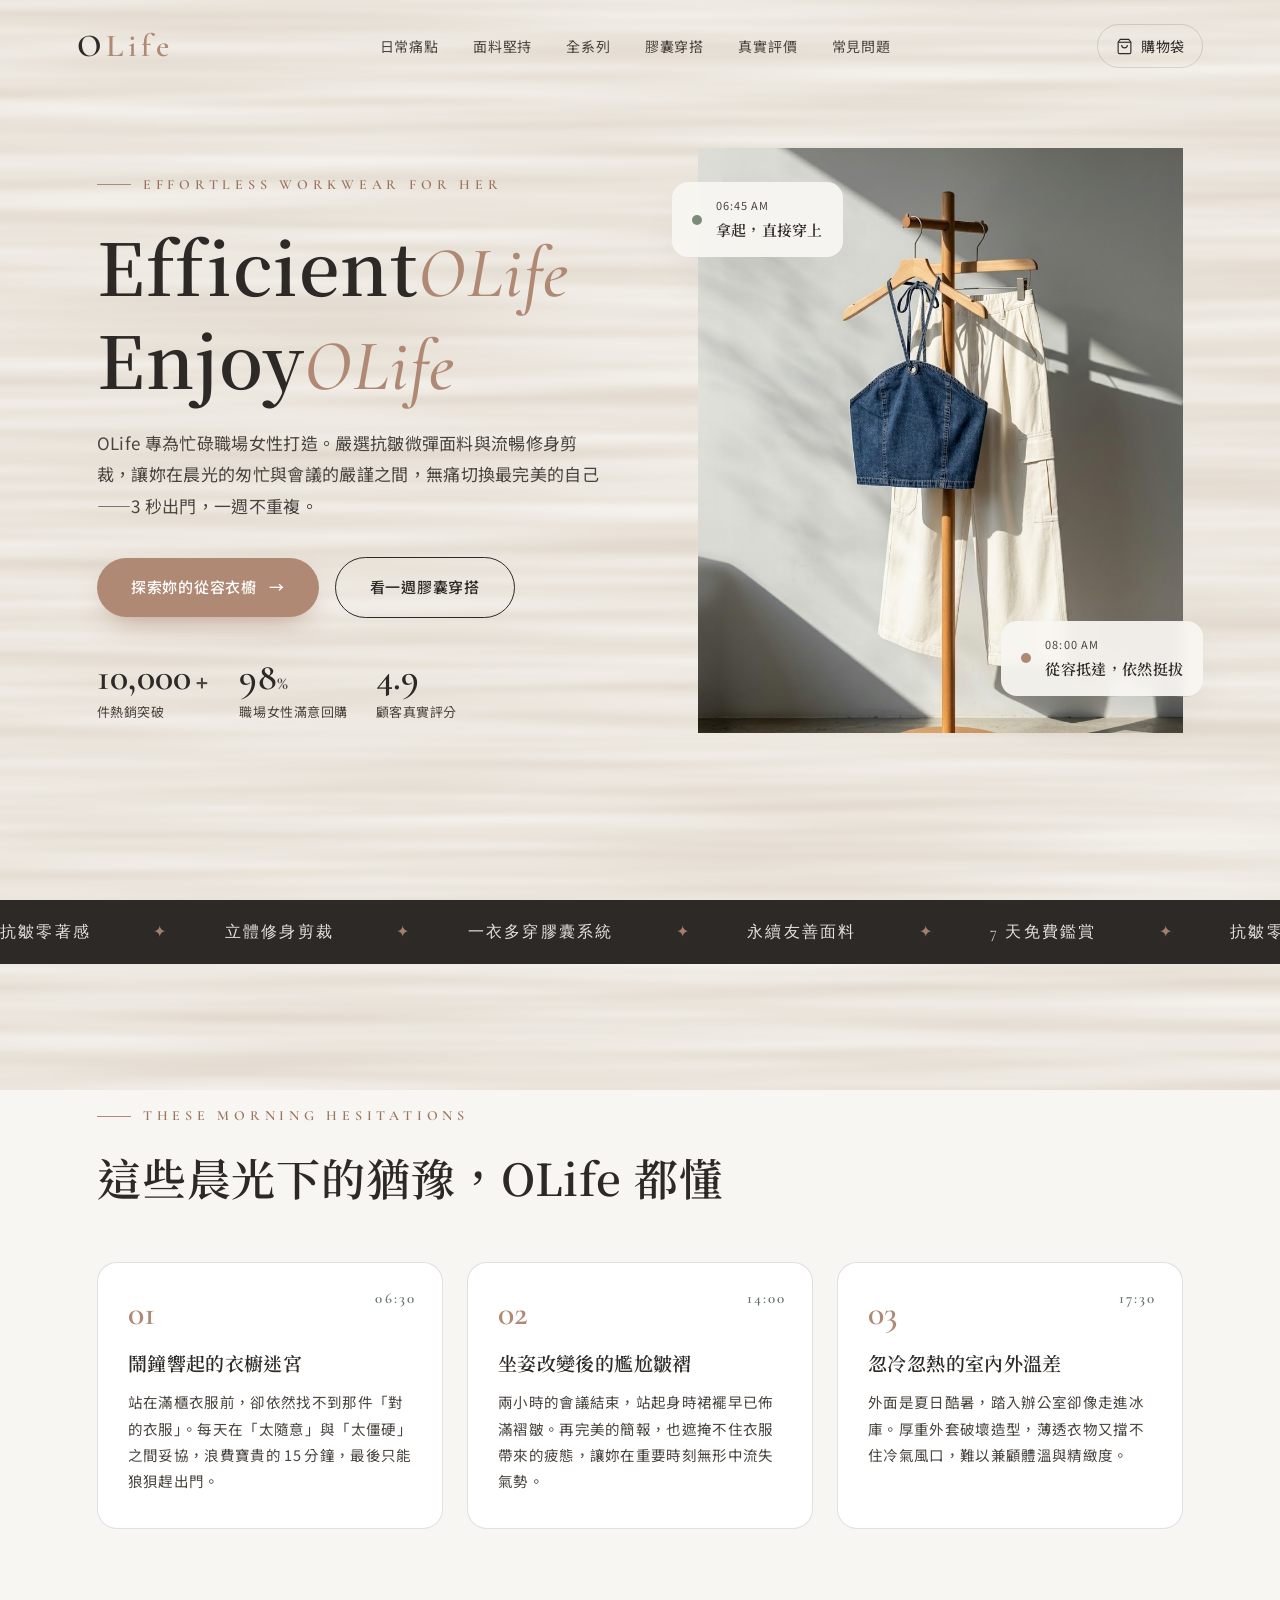
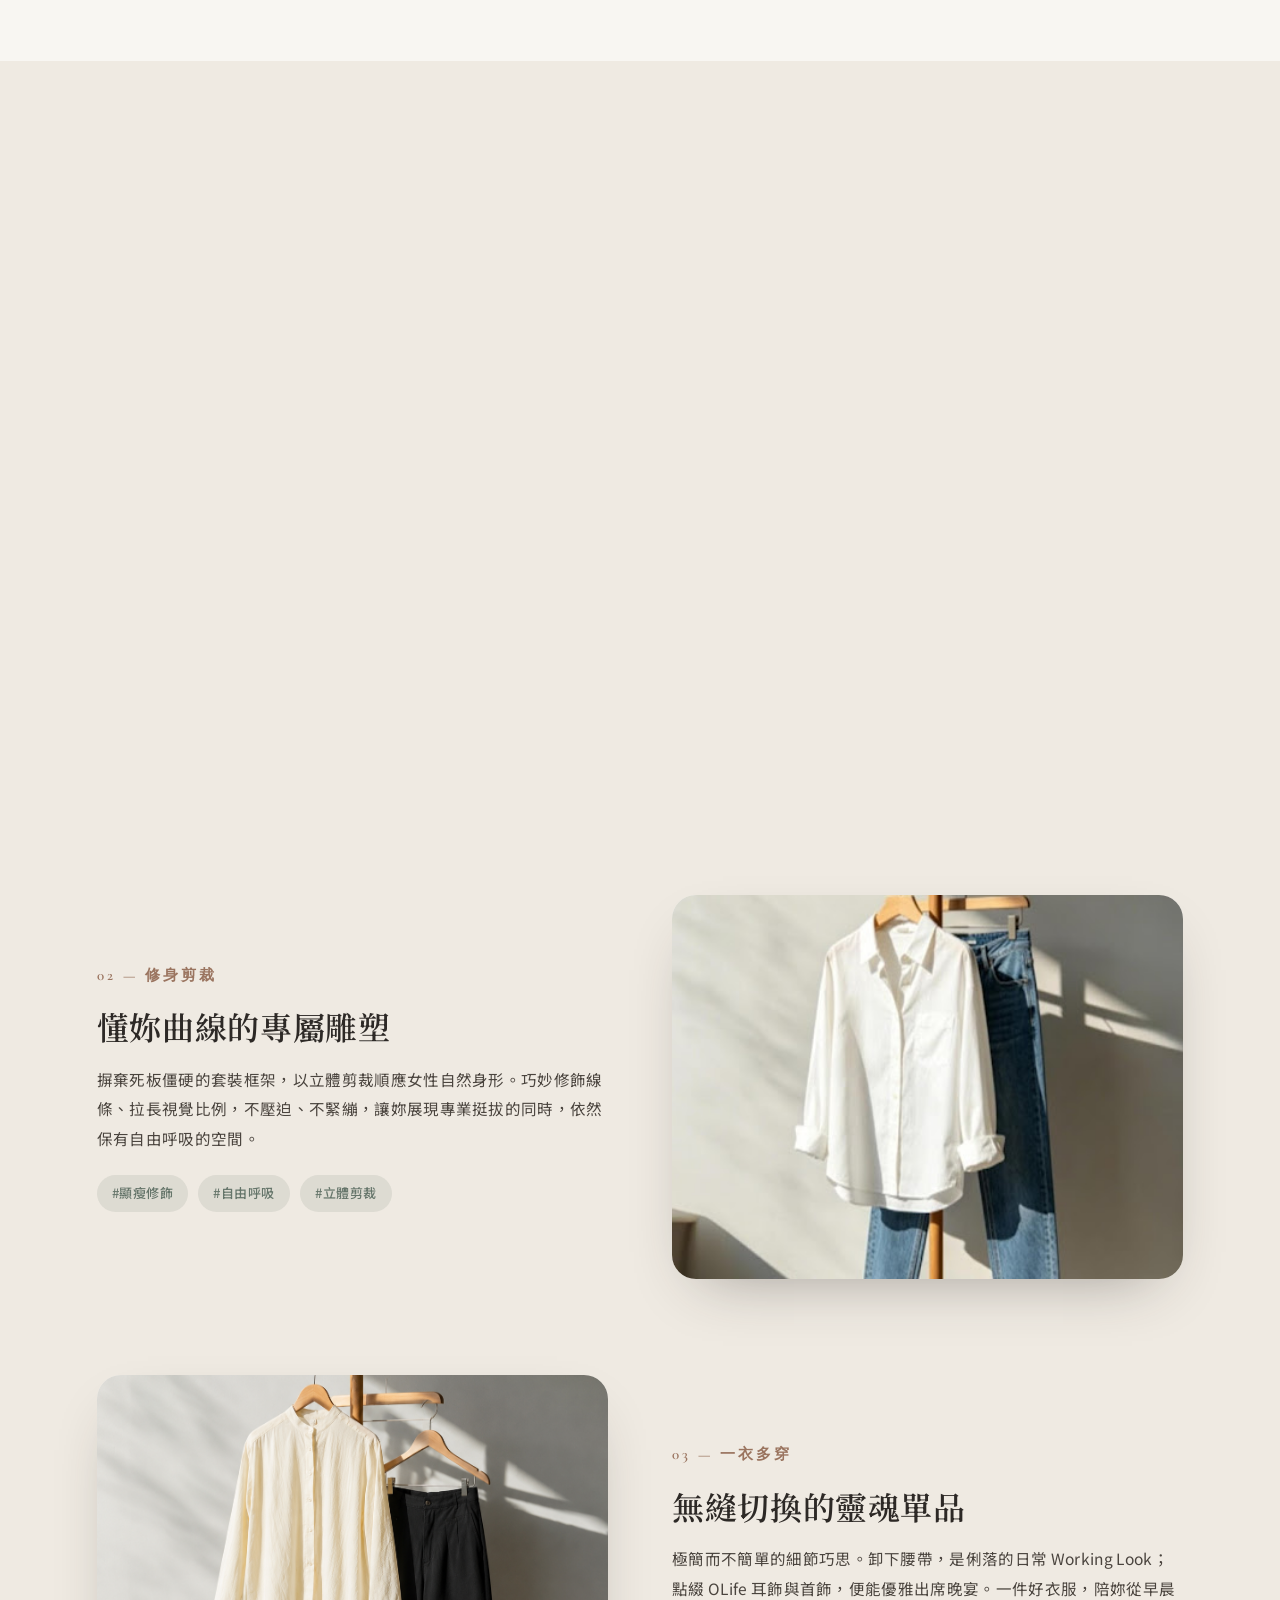
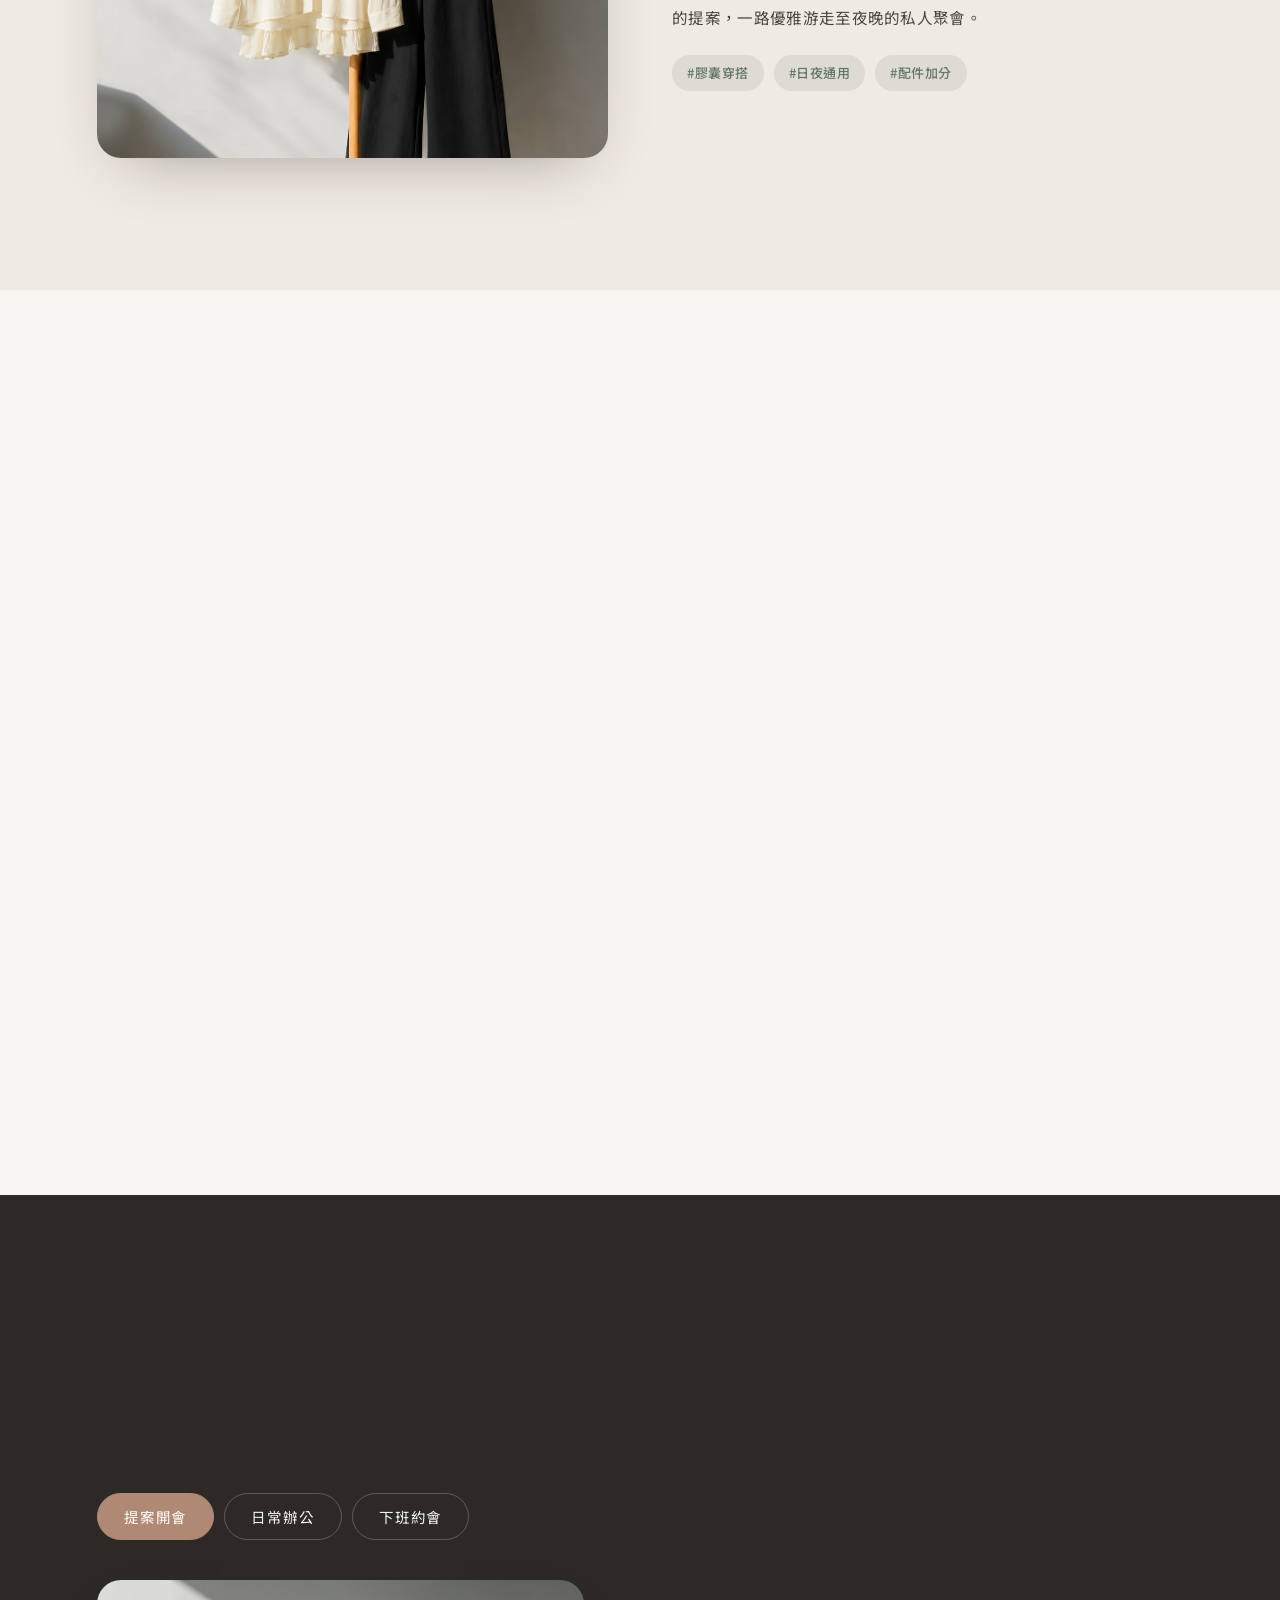
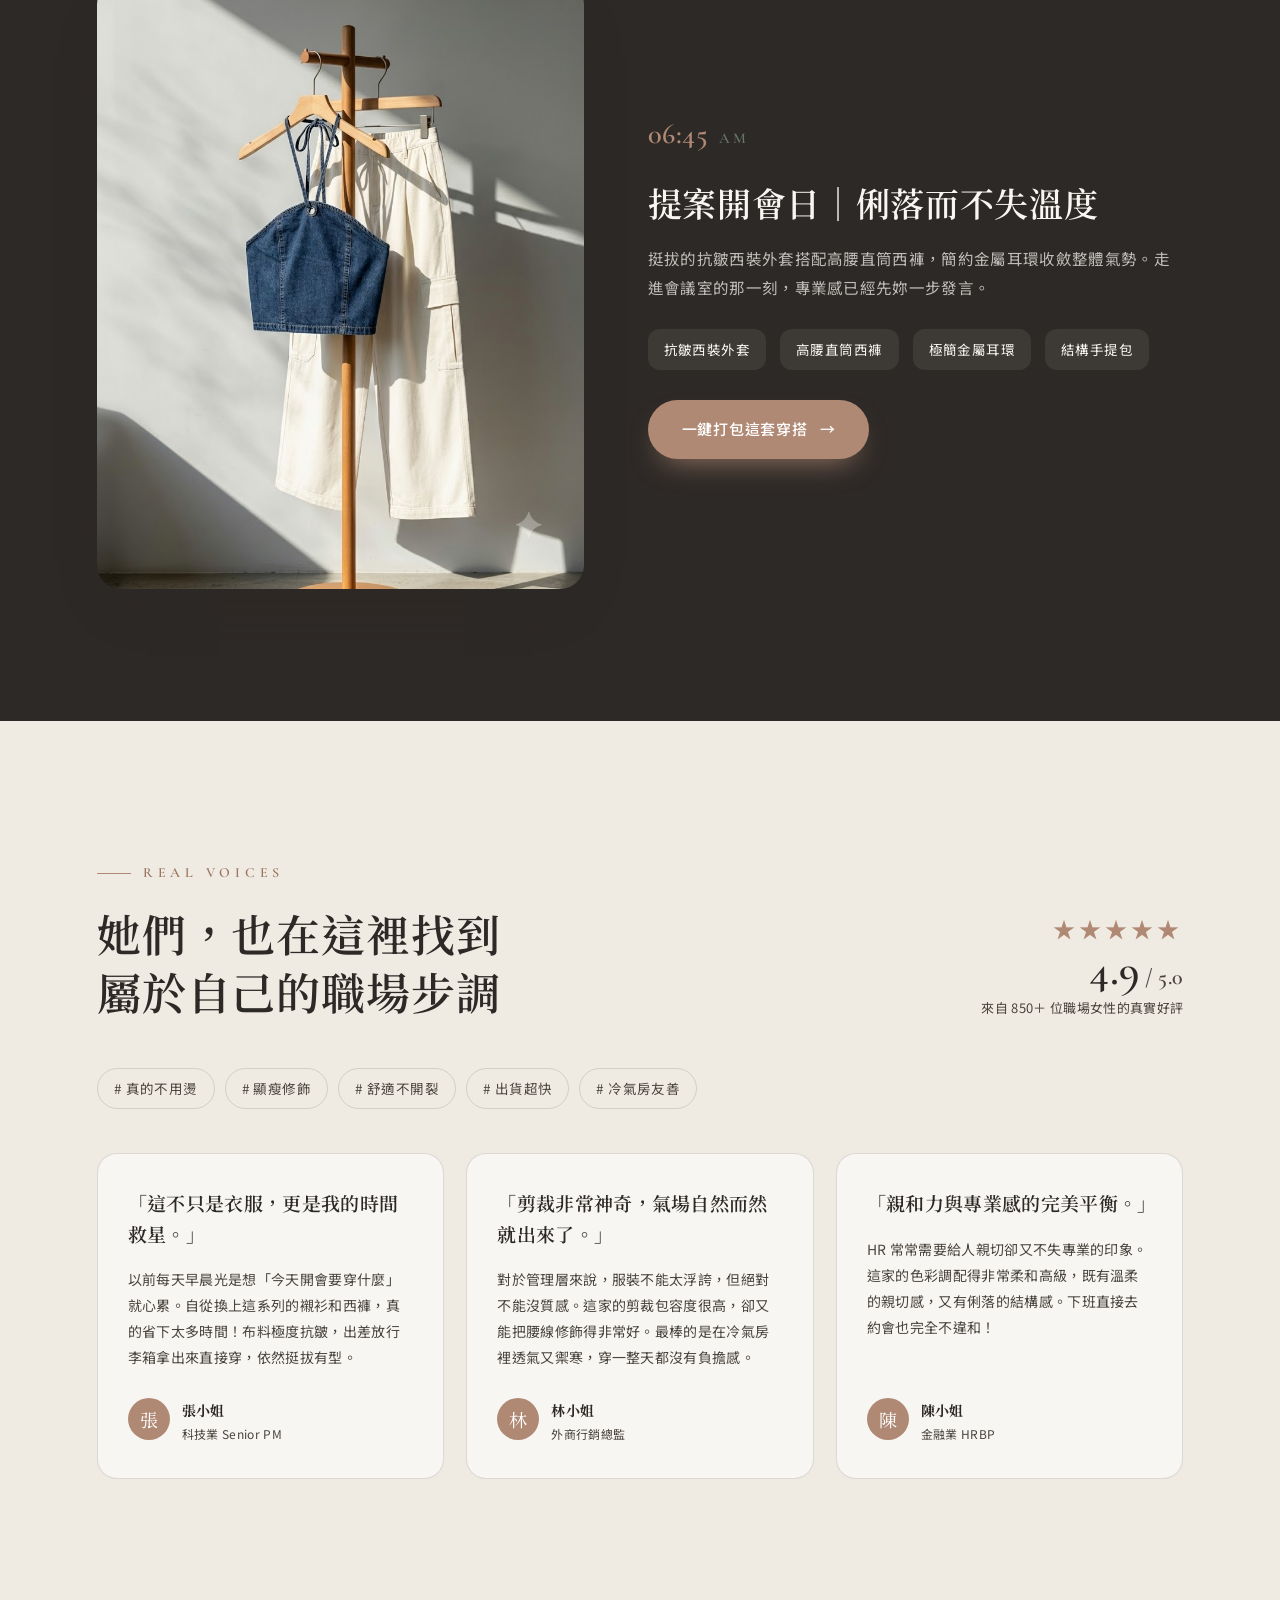
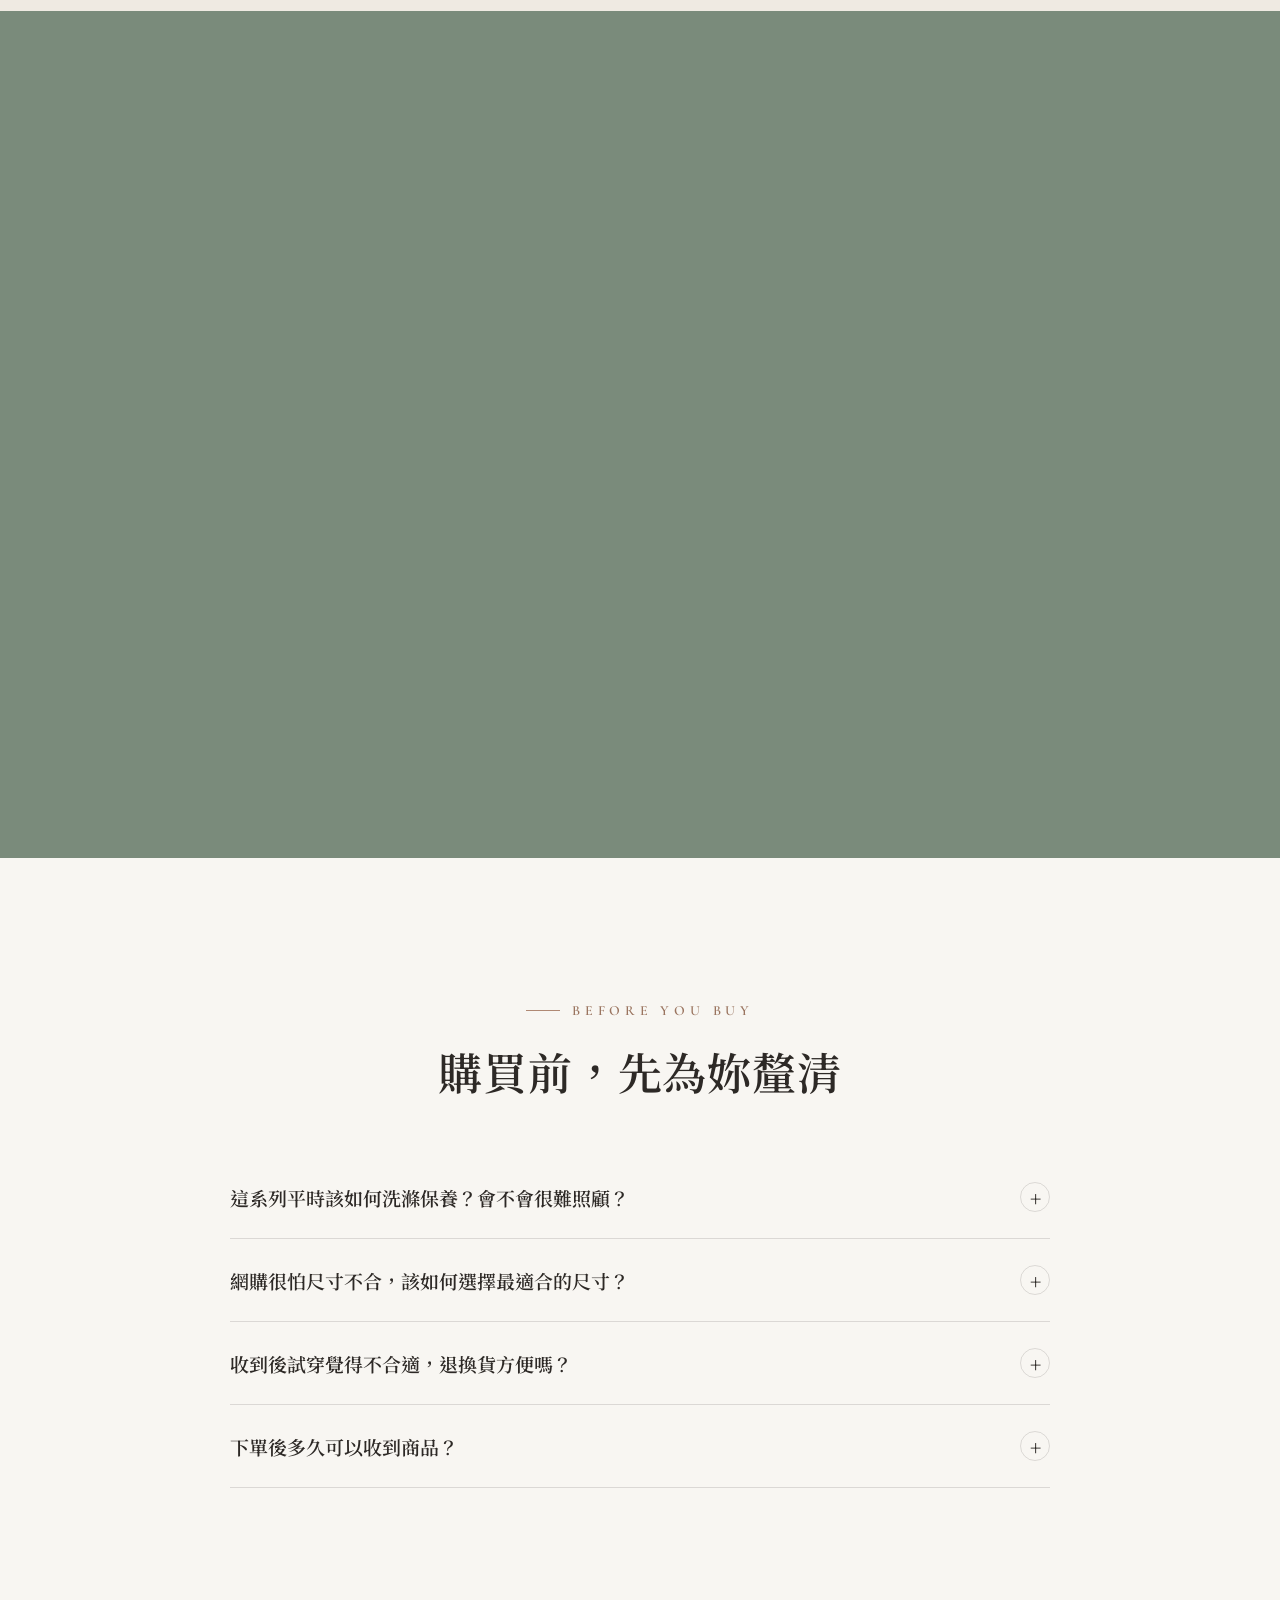
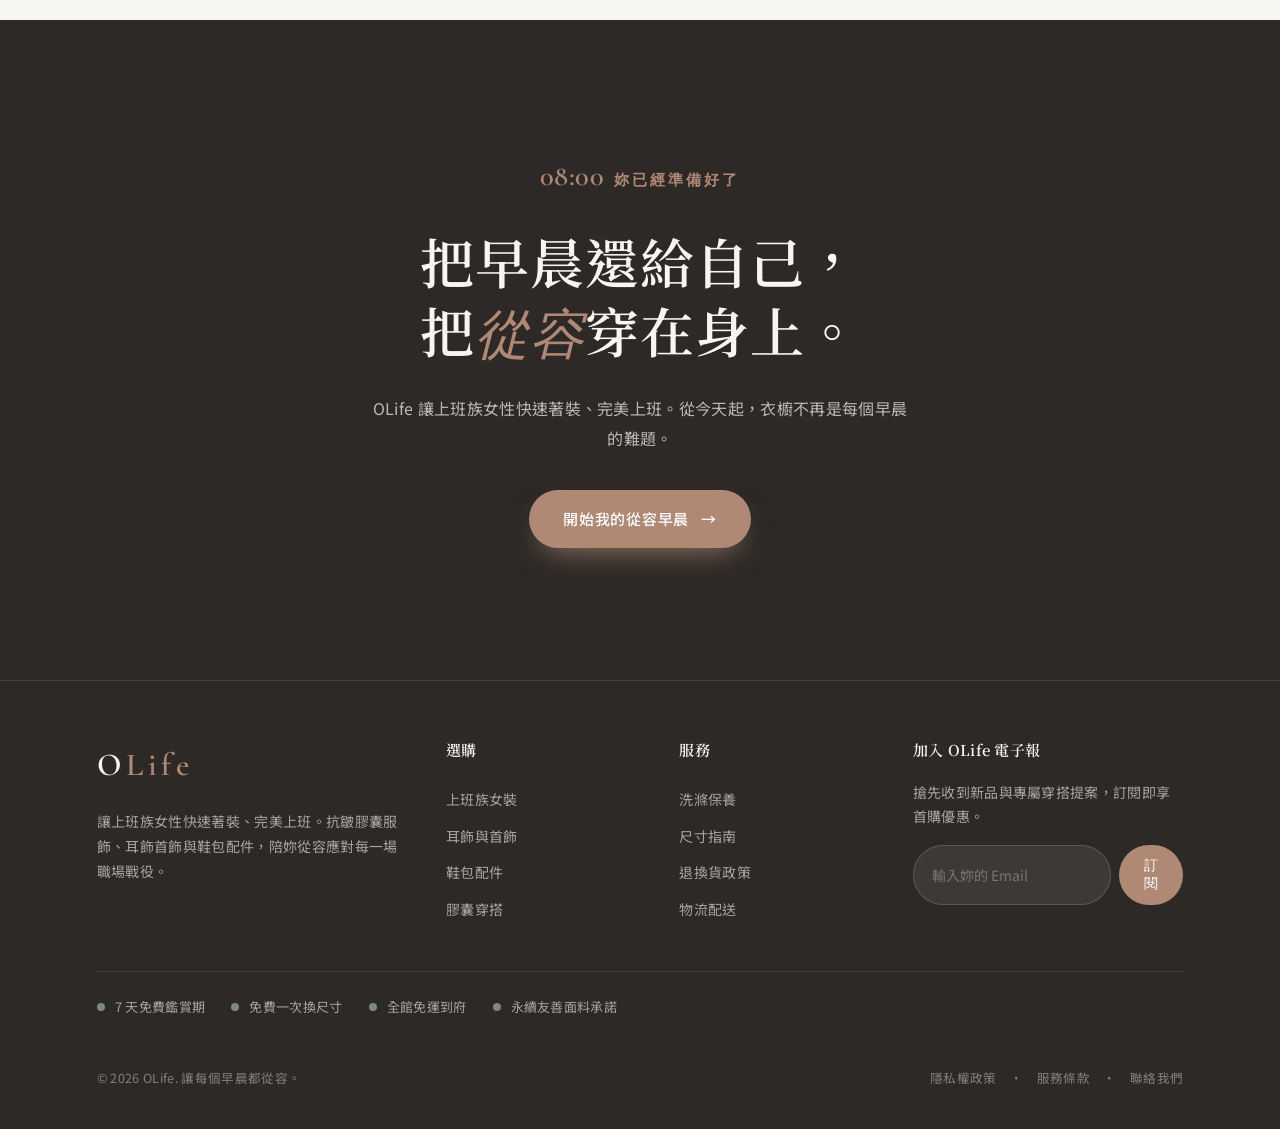
==== commit 3f27ac4f: "[調整 OLife 首頁視覺效果並更新 name_card 內容] 新增 hero 區塊波紋動畫與 blob 造型裁切，更新標題文案；補上 name_card 職稱、技能與聯絡資訊；新增設計規劃文件。" ====
--- a/OLife/index.html
+++ b/OLife/index.html
@@ -34,7 +34,7 @@
   <div class="wrap hero-grid">
     <div class="hero-copy">
       <span class="eyebrow">Effortless workwear for her</span>
-      <h1>不必刻意鋒芒畢露，<br>妳的<span class="accent">從容</span>，就是最強氣場。</h1>
+      <h1>Efficient<span class="accent">OLife</span><br>Enjoy<span class="accent">OLife</span></h1>
       <p class="lead">OLife 專為忙碌職場女性打造。嚴選抗皺微彈面料與流暢修身剪裁，讓妳在晨光的匆忙與會議的嚴謹之間，無痛切換最完美的自己——3 秒出門，一週不重複。</p>
       <div class="hero-cta-row">
         <a href="#cats" class="btn btn-primary">探索妳的從容衣櫥 <span class="arrow">→</span></a>
@@ -47,7 +47,9 @@
       </div>
     </div>
     <div class="hero-visual">
-      <div class="hero-frame">
+      <svg class="frame-waves" viewBox="0 0 300 400" preserveAspectRatio="none" aria-hidden="true">
+      </svg>
+      <div class="blob">
         <img src="imgs/f2d609eb-f941-4c0c-8b55-85695e4a72ef.jfif" alt="OLife 職場女性晨間著裝情境">
       </div>
       <div class="hero-float top">
--- a/OLife/css/style.css
+++ b/OLife/css/style.css
@@ -162,13 +162,30 @@
 
   /* Hero visual: 晨間著裝時序卡 */
   .hero-visual{position:relative}
+  .frame-waves{
+    position:absolute;inset:-9% -11%;z-index:0;pointer-events:none;
+  }
+  .frame-waves .fwave{
+    fill:none;stroke-width:1.6;stroke-linecap:round;vector-effect:non-scaling-stroke;
+    stroke-dasharray:9 8;
+  }
+  .frame-waves .fwave-1{stroke:var(--latte);opacity:.5;animation:waveFlow 3.4s linear infinite}
+  .frame-waves .fwave-2{stroke:var(--sage);opacity:.4;animation:waveFlow 4s linear infinite reverse}
+  .frame-waves .fwave-3{stroke:var(--charcoal-soft);opacity:.22;animation:waveFlow 4.6s linear infinite}
+  @keyframes waveFlow{to{stroke-dashoffset:-68}}
   .hero-frame{
-    position:relative;border-radius:200px 200px 24px 24px;overflow:hidden;
+    position:relative;z-index:1;border-radius:200px 200px 24px 24px;overflow:hidden;
     aspect-ratio:3/4;box-shadow:var(--shadow);background:var(--alabaster-deep);
   }
   .hero-frame img{width:100%;height:100%;object-fit:cover;display:block}
+
+.blob img{width:100%;height:100%;
+  /* aspect-ratio: 1; */
+  clip-path: shape(from 90.51% 49.61%,curve to 92.82% 62.05% with 92.75% 55.40%,smooth to 89.95% 74.84%,smooth to 79.76% 82.36%,smooth to 67.76% 87.71%,smooth to 56.91% 94.14%,smooth to 43.84% 97.14%,smooth to 32.80% 91.04%,smooth to 20.88% 83.77%,smooth to 11.13% 76.31%,smooth to 10.20% 62.87%,smooth to 10.07% 50.54%,smooth to 9.90% 38.87%,smooth to 12.93% 26.82%,smooth to 19.83% 16.35%,smooth to 31.09% 11.07%,smooth to 43.40% 7.96%,smooth to 56.04% 4.53%,smooth to 68.66% 6.88%,smooth to 78.13% 15.96%,smooth to 84.20% 27.00%,smooth to 87.43% 38.18%,smooth to 90.51% 49.61%);
+}
+
   .hero-float{
-    position:absolute;background:rgba(248,246,242,.94);backdrop-filter:blur(6px);
+    position:absolute;z-index:2;background:rgba(248,246,242,.94);backdrop-filter:blur(6px);
     border-radius:16px;padding:14px 20px;box-shadow:var(--shadow);
     display:flex;align-items:center;gap:14px;
   }
